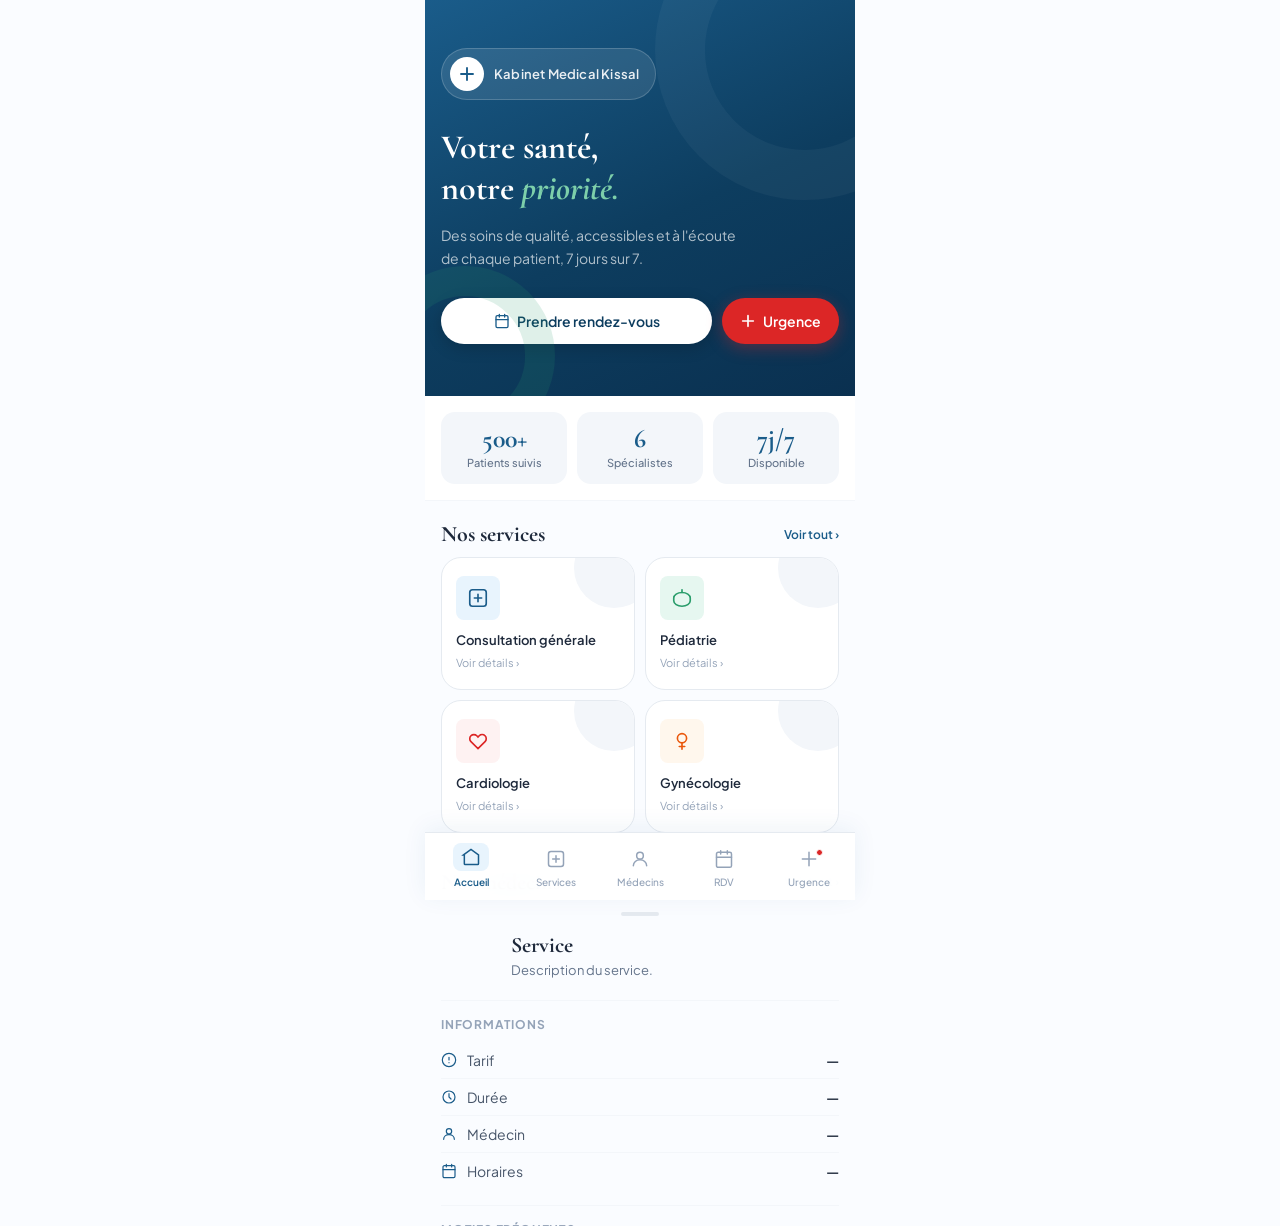
==== index.html @ db30d569 "premier deploiement" ====
<!DOCTYPE html>
<html lang="fr">
<head>
  <meta charset="UTF-8">
  <meta name="viewport" content="width=device-width, initial-scale=1.0, viewport-fit=cover">
  <meta name="theme-color" content="#1A5C8A">
  <title>Kabinet Medical Kissal</title>

  <!-- Feuilles CSS séparées -->
  <link rel="stylesheet" href="css/global.css">
  <link rel="stylesheet" href="css/nav.css">
  <link rel="stylesheet" href="css/hero.css">
  <link rel="stylesheet" href="css/cards.css">
  <link rel="stylesheet" href="css/form.css">
  <link rel="stylesheet" href="css/urgence.css">
</head>
<body>

<!-- ============================================================
     PAGE 1 — ACCUEIL
     ============================================================ -->
<main>

<div id="p-accueil" class="page active">

  <div class="hero">
    <div class="hero-logo animate-fadeup">
      <div class="hero-logo-icon">
        <svg viewBox="0 0 24 24" fill="none"><path d="M12 4v16M4 12h16" stroke="#1A5C8A" stroke-width="2.5" stroke-linecap="round"/></svg>
      </div>
      <span>Kabinet Medical Kissal</span>
    </div>
    <h1 class="animate-fadeup delay-1">Votre santé,<br>notre <em>priorité.</em></h1>
    <p class="hero-subtitle animate-fadeup delay-2">Des soins de qualité, accessibles et à l'écoute de chaque patient, 7 jours sur 7.</p>
    <div class="hero-actions animate-fadeup delay-3">
      <button class="btn-rdv" onclick="switchPage('p-rdv')">
        <svg viewBox="0 0 24 24" fill="none"><rect x="3" y="4" width="18" height="18" rx="2" stroke-width="2" stroke-linecap="round"/><path d="M16 2v4M8 2v4M3 10h18" stroke-width="2" stroke-linecap="round"/></svg>
        Prendre rendez-vous
      </button>
      <button class="btn-urgence-hero" onclick="switchPage('p-urgence')">
        <svg viewBox="0 0 24 24" fill="none"><path d="M12 4v16M4 12h16" stroke-width="2.5" stroke-linecap="round"/></svg>
        Urgence
      </button>
    </div>
  </div>

  <!-- Stats -->
  <div class="stats-strip">
    <div class="stat-item animate-fadeup delay-2">
      <div class="stat-num">500+</div>
      <div class="stat-lbl">Patients suivis</div>
    </div>
    <div class="stat-item animate-fadeup delay-3">
      <div class="stat-num">6</div>
      <div class="stat-lbl">Spécialistes</div>
    </div>
    <div class="stat-item animate-fadeup delay-4">
      <div class="stat-num">7j/7</div>
      <div class="stat-lbl">Disponible</div>
    </div>
  </div>

  <!-- Services -->
  <div class="section-head">
    <h2>Nos services</h2>
    <a onclick="switchPage('p-services')">Voir tout ›</a>
  </div>
  <div class="services-home-grid">
    <div class="svc-home-card" onclick="openServiceDrawer('consultation')">
      <div class="svc-home-icon b">
        <svg viewBox="0 0 24 24" fill="none"><rect x="3" y="3" width="18" height="18" rx="3" stroke="#1A5C8A" stroke-width="1.8"/><path d="M12 8v8M8 12h8" stroke="#1A5C8A" stroke-width="1.8" stroke-linecap="round"/></svg>
      </div>
      <h3>Consultation générale</h3>
      <span class="svc-arrow">Voir détails ›</span>
    </div>
    <div class="svc-home-card" onclick="openServiceDrawer('pediatrie')">
      <div class="svc-home-icon v">
        <svg viewBox="0 0 24 24" fill="none"><path d="M12 21c-4.97 0-9-2.686-9-6v-3c0-3.314 4.03-6 9-6s9 2.686 9 6v3c0 3.314-4.03 6-9 6z" stroke="#2A9D6B" stroke-width="1.8"/><path d="M12 6V3" stroke="#2A9D6B" stroke-width="1.8" stroke-linecap="round"/></svg>
      </div>
      <h3>Pédiatrie</h3>
      <span class="svc-arrow">Voir détails ›</span>
    </div>
    <div class="svc-home-card" onclick="openServiceDrawer('cardiologie')">
      <div class="svc-home-icon r">
        <svg viewBox="0 0 24 24" fill="none"><path d="M4.318 6.318a4.5 4.5 0 016.364 0L12 7.636l1.318-1.318a4.5 4.5 0 116.364 6.364L12 20.364l-7.682-7.682a4.5 4.5 0 010-6.364z" stroke="#DC2626" stroke-width="1.8"/></svg>
      </div>
      <h3>Cardiologie</h3>
      <span class="svc-arrow">Voir détails ›</span>
    </div>
    <div class="svc-home-card" onclick="openServiceDrawer('gynecologie')">
      <div class="svc-home-icon o">
        <svg viewBox="0 0 24 24" fill="none"><circle cx="12" cy="9" r="5" stroke="#EA580C" stroke-width="1.8"/><path d="M12 14v7M9 18h6" stroke="#EA580C" stroke-width="1.8" stroke-linecap="round"/></svg>
      </div>
      <h3>Gynécologie</h3>
      <span class="svc-arrow">Voir détails ›</span>
    </div>
  </div>

  <!-- Médecins (extrait) -->
  <div class="section-head">
    <h2>Nos médecins</h2>
    <a onclick="switchPage('p-medecins')">Voir tout ›</a>
  </div>
  <div id="medecins-mini-list">
    <div class="medecin-mini" onclick="switchPage('p-medecins')">
      <div class="avatar-sm a-bleu">DK</div>
      <div><h3>Dr. Kissal</h3><p class="spec-mini">Médecin généraliste</p></div>
      <span class="dispo-indicator" style="margin-left:auto;">Disponible</span>
    </div>
    <div class="medecin-mini" onclick="switchPage('p-medecins')">
      <div class="avatar-sm a-vert">FA</div>
      <div><h3>Dr. Fatima Aidara</h3><p class="spec-mini">Pédiatre</p></div>
      <span class="dispo-indicator" style="margin-left:auto;">Disponible</span>
    </div>
    <div class="medecin-mini" onclick="switchPage('p-medecins')">
      <div class="avatar-sm a-rouge">MB</div>
      <div><h3>Dr. Moussa Ba</h3><p class="spec-mini">Cardiologue</p></div>
      <span class="dispo-indicator indispo" style="margin-left:auto;">Mar & Jeu</span>
    </div>
  </div>
  <div style="height:16px;"></div>
</div>

<!-- ============================================================
     PAGE 2 — À PROPOS
     ============================================================ -->
<div id="p-apropos" class="page">
  <div class="page-header">
    <div class="label">Qui sommes-nous</div>
    <h2>À propos</h2>
    <p>Une clinique fondée sur la confiance et l'excellence médicale.</p>
  </div>
  <div class="apropos-content">
    <div class="quote-card">
      <blockquote>"Soigner avec compétence, accompagner avec humanité."</blockquote>
    </div>
    <div class="prose-card">
      <strong>Kabinet Medical Kissal</strong> est une clinique médicale moderne dédiée à offrir des soins de haute qualité à toute la population. Fondée avec la vision de rendre les soins accessibles, notre équipe pluridisciplinaire s'engage chaque jour pour votre bien-être et celui de votre famille.
    </div>
    <h3 style="font-family:'Cormorant Garamond',serif;font-size:20px;padding:4px 0 0;">Nos valeurs</h3>
    <div class="valeurs-grid">
      <div class="valeur-card">
        <div class="valeur-icon" style="background:var(--rouge-clair);">
          <svg viewBox="0 0 24 24" fill="none"><path d="M12 21l-1.45-1.32C5.4 15.36 2 12.28 2 8.5A5.5 5.5 0 0112 5.09 5.5 5.5 0 0122 8.5c0 3.78-3.4 6.86-8.55 11.18L12 21z" stroke="#DC2626" stroke-width="1.8"/></svg>
        </div>
        <h3>Compassion</h3>
        <p>Chaque patient est traité avec bienveillance</p>
      </div>
      <div class="valeur-card">
        <div class="valeur-icon" style="background:var(--bleu-clair);">
          <svg viewBox="0 0 24 24" fill="none"><path d="M9 12l2 2 4-4M20.618 5.984A11.955 11.955 0 0112 2.944a11.955 11.955 0 01-8.618 3.04A12.02 12.02 0 003 9c0 5.591 3.824 10.29 9 11.622C17.176 19.29 21 14.591 21 9c0-1.047-.14-2.062-.382-3.016z" stroke="#1A5C8A" stroke-width="1.8" stroke-linecap="round"/></svg>
        </div>
        <h3>Excellence</h3>
        <p>Soins et équipements de niveau professionnel</p>
      </div>
      <div class="valeur-card">
        <div class="valeur-icon" style="background:var(--vert-clair);">
          <svg viewBox="0 0 24 24" fill="none"><circle cx="12" cy="12" r="9" stroke="#2A9D6B" stroke-width="1.8"/><path d="M12 7v5l3 3" stroke="#2A9D6B" stroke-width="1.8" stroke-linecap="round"/></svg>
        </div>
        <h3>Rapidité</h3>
        <p>Délais minimisés, réponse immédiate</p>
      </div>
      <div class="valeur-card">
        <div class="valeur-icon" style="background:var(--violet-clair);">
          <svg viewBox="0 0 24 24" fill="none"><path d="M17 20h5v-2a3 3 0 00-5.356-1.857M17 20H7m10 0v-2c0-.656-.126-1.283-.356-1.857M7 20H2v-2a3 3 0 015.356-1.857M7 20v-2c0-.656.126-1.283.356-1.857m0 0a5.002 5.002 0 019.288 0M15 7a3 3 0 11-6 0 3 3 0 016 0z" stroke="#7C3AED" stroke-width="1.8" stroke-linecap="round"/></svg>
        </div>
        <h3>Équipe</h3>
        <p>Professionnels qualifiés et dévoués</p>
      </div>
    </div>
  </div>
</div>

<!-- ============================================================
     PAGE 3 — SERVICES
     ============================================================ -->
<div id="p-services" class="page">
  <div class="page-header">
    <div class="label">Ce que nous offrons</div>
    <h2>Nos services</h2>
    <p>Cliquez sur un service pour voir les détails et prendre rendez-vous.</p>
  </div>
  <div class="service-list">
    <div class="svc-row" onclick="openServiceDrawer('consultation')">
      <div class="svc-row-icon b"><svg viewBox="0 0 24 24" fill="none"><rect x="3" y="3" width="18" height="18" rx="3" stroke="#1A5C8A" stroke-width="1.8"/><path d="M12 8v8M8 12h8" stroke="#1A5C8A" stroke-width="1.8" stroke-linecap="round"/></svg></div>
      <div class="svc-row-info"><h3>Consultation générale</h3><p>Médecin généraliste disponible 7j/7</p><span class="prix">5 000 FCFA</span></div>
      <svg class="svc-row-arrow" width="20" height="20" viewBox="0 0 24 24" fill="none"><path d="M9 18l6-6-6-6" stroke="currentColor" stroke-width="1.8" stroke-linecap="round"/></svg>
    </div>
    <div class="svc-row" onclick="openServiceDrawer('pediatrie')">
      <div class="svc-row-icon v"><svg viewBox="0 0 24 24" fill="none"><path d="M12 21c-4.97 0-9-2.686-9-6v-3c0-3.314 4.03-6 9-6s9 2.686 9 6v3c0 3.314-4.03 6-9 6z" stroke="#2A9D6B" stroke-width="1.8"/><path d="M12 6V3" stroke="#2A9D6B" stroke-width="1.8" stroke-linecap="round"/></svg></div>
      <div class="svc-row-info"><h3>Pédiatrie</h3><p>Soins dédiés aux enfants de 0 à 16 ans</p><span class="prix">6 000 FCFA</span></div>
      <svg class="svc-row-arrow" width="20" height="20" viewBox="0 0 24 24" fill="none"><path d="M9 18l6-6-6-6" stroke="currentColor" stroke-width="1.8" stroke-linecap="round"/></svg>
    </div>
    <div class="svc-row" onclick="openServiceDrawer('cardiologie')">
      <div class="svc-row-icon r"><svg viewBox="0 0 24 24" fill="none"><path d="M4.318 6.318a4.5 4.5 0 016.364 0L12 7.636l1.318-1.318a4.5 4.5 0 116.364 6.364L12 20.364l-7.682-7.682a4.5 4.5 0 010-6.364z" stroke="#DC2626" stroke-width="1.8"/></svg></div>
      <div class="svc-row-info"><h3>Cardiologie</h3><p>ECG, suivi tensionnel, douleurs thoraciques</p><span class="prix">10 000 FCFA</span></div>
      <svg class="svc-row-arrow" width="20" height="20" viewBox="0 0 24 24" fill="none"><path d="M9 18l6-6-6-6" stroke="currentColor" stroke-width="1.8" stroke-linecap="round"/></svg>
    </div>
    <div class="svc-row" onclick="openServiceDrawer('biologie')">
      <div class="svc-row-icon b"><svg viewBox="0 0 24 24" fill="none"><path d="M9 12h6M9 16h4M5 4h14a1 1 0 011 1v16l-3-2-3 2-3-2-3 2-3-2V5a1 1 0 011-1z" stroke="#1A5C8A" stroke-width="1.8" stroke-linecap="round"/></svg></div>
      <div class="svc-row-info"><h3>Analyses biologiques</h3><p>Bilan sanguin, urinaire — résultats 24h</p><span class="prix">dès 3 000 FCFA</span></div>
      <svg class="svc-row-arrow" width="20" height="20" viewBox="0 0 24 24" fill="none"><path d="M9 18l6-6-6-6" stroke="currentColor" stroke-width="1.8" stroke-linecap="round"/></svg>
    </div>
    <div class="svc-row" onclick="openServiceDrawer('gynecologie')">
      <div class="svc-row-icon p"><svg viewBox="0 0 24 24" fill="none"><circle cx="12" cy="9" r="5" stroke="#7C3AED" stroke-width="1.8"/><path d="M12 14v7M9 18h6" stroke="#7C3AED" stroke-width="1.8" stroke-linecap="round"/></svg></div>
      <div class="svc-row-info"><h3>Gynécologie</h3><p>Suivi grossesse, contraception, frottis</p><span class="prix">8 000 FCFA</span></div>
      <svg class="svc-row-arrow" width="20" height="20" viewBox="0 0 24 24" fill="none"><path d="M9 18l6-6-6-6" stroke="currentColor" stroke-width="1.8" stroke-linecap="round"/></svg>
    </div>
    <div class="svc-row" onclick="openServiceDrawer('echographie')">
      <div class="svc-row-icon o"><svg viewBox="0 0 24 24" fill="none"><circle cx="11" cy="11" r="8" stroke="#EA580C" stroke-width="1.8"/><path d="M21 21l-2-2" stroke="#EA580C" stroke-width="1.8" stroke-linecap="round"/></svg></div>
      <div class="svc-row-info"><h3>Échographie</h3><p>Imagerie médicale abdominale et obstétricale</p><span class="prix">12 000 FCFA</span></div>
      <svg class="svc-row-arrow" width="20" height="20" viewBox="0 0 24 24" fill="none"><path d="M9 18l6-6-6-6" stroke="currentColor" stroke-width="1.8" stroke-linecap="round"/></svg>
    </div>
  </div>
</div>

<!-- ============================================================
     PAGE 4 — MÉDECINS
     ============================================================ -->
<div id="p-medecins" class="page">
  <div class="page-header">
    <div class="label">Notre équipe</div>
    <h2>Les médecins</h2>
    <p>Des professionnels qualifiés à votre écoute.</p>
  </div>
  <div class="medecins-list">
    <div class="medecin-card">
      <div class="avatar-lg a-bleu">DK</div>
      <div style="flex:1;">
        <h3>Dr. Kissal</h3>
        <span class="spec-tag">Médecin généraliste</span>
        <p class="jours"><svg viewBox="0 0 24 24" fill="none"><rect x="3" y="4" width="18" height="18" rx="2" stroke-width="1.8"/><path d="M16 2v4M8 2v4M3 10h18" stroke-width="1.8" stroke-linecap="round"/></svg> Lun – Sam</p>
        <span class="dispo-indicator" style="margin-top:6px;display:flex;">Disponible aujourd'hui</span>
      </div>
      <button class="btn-prendre-rdv-med" onclick="rdvMedecinPreset=0;switchPage('p-rdv')">RDV</button>
    </div>
    <div class="medecin-card">
      <div class="avatar-lg a-vert">FA</div>
      <div style="flex:1;">
        <h3>Dr. Fatima Aidara</h3>
        <span class="spec-tag" style="background:var(--vert-clair);color:var(--vert-fonce);">Pédiatre</span>
        <p class="jours"><svg viewBox="0 0 24 24" fill="none"><rect x="3" y="4" width="18" height="18" rx="2" stroke-width="1.8"/><path d="M16 2v4M8 2v4M3 10h18" stroke-width="1.8" stroke-linecap="round"/></svg> Lun – Ven</p>
        <span class="dispo-indicator" style="margin-top:6px;display:flex;">Disponible demain</span>
      </div>
      <button class="btn-prendre-rdv-med" onclick="rdvMedecinPreset=1;switchPage('p-rdv')">RDV</button>
    </div>
    <div class="medecin-card">
      <div class="avatar-lg a-rouge">MB</div>
      <div style="flex:1;">
        <h3>Dr. Moussa Ba</h3>
        <span class="spec-tag" style="background:var(--rouge-clair);color:var(--rouge);">Cardiologue</span>
        <p class="jours"><svg viewBox="0 0 24 24" fill="none"><rect x="3" y="4" width="18" height="18" rx="2" stroke-width="1.8"/><path d="M16 2v4M8 2v4M3 10h18" stroke-width="1.8" stroke-linecap="round"/></svg> Mar & Jeu</p>
        <span class="dispo-indicator indispo" style="margin-top:6px;display:flex;">Prochain : Mardi</span>
      </div>
      <button class="btn-prendre-rdv-med" onclick="rdvMedecinPreset=2;switchPage('p-rdv')">RDV</button>
    </div>
    <div class="medecin-card">
      <div class="avatar-lg a-orange">AN</div>
      <div style="flex:1;">
        <h3>Dr. Aïssatou Ndiaye</h3>
        <span class="spec-tag" style="background:var(--orange-clair);color:var(--orange);">Gynécologue</span>
        <p class="jours"><svg viewBox="0 0 24 24" fill="none"><rect x="3" y="4" width="18" height="18" rx="2" stroke-width="1.8"/><path d="M16 2v4M8 2v4M3 10h18" stroke-width="1.8" stroke-linecap="round"/></svg> Lun, Mer & Ven</p>
        <span class="dispo-indicator" style="margin-top:6px;display:flex;">Disponible aujourd'hui</span>
      </div>
      <button class="btn-prendre-rdv-med" onclick="rdvMedecinPreset=3;switchPage('p-rdv')">RDV</button>
    </div>
  </div>
</div>

<!-- ============================================================
     PAGE 5 — RENDEZ-VOUS
     ============================================================ -->
<div id="p-rdv" class="page">
  <div class="page-header">
    <div class="label">En ligne, rapide & simple</div>
    <h2>Prendre rendez-vous</h2>
    <p>Remplissez le formulaire ci-dessous, nous confirmons sous 30 min.</p>
  </div>

  <div id="rdv-form-content">
    <div class="form-container">

      <!-- Infos patient -->
      <div class="f-group">
        <label class="f-label">Votre nom complet</label>
        <div class="f-input-icon">
          <svg viewBox="0 0 24 24" fill="none"><circle cx="12" cy="8" r="4" stroke-width="1.8"/><path d="M4 20c0-4 3.582-7 8-7s8 3 8 7" stroke-width="1.8" stroke-linecap="round"/></svg>
          <input id="nom-input" class="f-input" type="text" placeholder="Ex : Moussa Diallo" oninput="updateRecap()">
        </div>
      </div>

      <div class="f-group">
        <label class="f-label">Numéro de téléphone</label>
        <div class="f-input-icon">
          <svg viewBox="0 0 24 24" fill="none"><path d="M3 5a2 2 0 012-2h3.28a1 1 0 01.948.684l1.498 4.493a1 1 0 01-.502 1.21l-2.257 1.13a11.042 11.042 0 005.516 5.516l1.13-2.257a1 1 0 011.21-.502l4.493 1.498A1 1 0 0121 16.72V19a2 2 0 01-2 2h-1C9.716 21 3 14.284 3 6V5z" stroke-width="1.8"/></svg>
          <input id="tel-input" class="f-input" type="tel" placeholder="+221 77 000 00 00">
        </div>
      </div>

      <!-- Choisir médecin -->
      <div class="f-group">
        <label class="f-label">Choisir un médecin</label>
        <div id="medecin-picker" class="medecin-picker"></div>
      </div>

      <!-- Date et heure -->
      <div class="date-row">
        <div class="f-group">
          <label class="f-label">Date</label>
          <input id="date-input" class="f-input" type="date" onchange="updateRecap()">
        </div>
        <div class="f-group">
          <label class="f-label">Heure</label>
          <select class="f-select" onchange="selectedCreneau=this.value;updateRecap()">
            <option value="08h00">08h00</option>
            <option value="09h30">09h30</option>
            <option value="11h00">11h00</option>
            <option value="14h00">14h00</option>
            <option value="15h30">15h30</option>
            <option value="17h00">17h00</option>
          </select>
        </div>
      </div>

      <!-- Motif -->
      <div class="f-group">
        <label class="f-label">Motif de consultation</label>
        <textarea id="motif-input" class="f-input f-textarea" placeholder="Décrivez brièvement votre motif de consultation..." oninput="updateRecap()"></textarea>
      </div>

      <!-- Récapitulatif -->
      <div class="recap-card">
        <div class="recap-title">Récapitulatif</div>
        <div class="recap-row"><span class="k">Patient</span><span class="v" id="recap-nom">—</span></div>
        <div class="recap-row"><span class="k">Médecin</span><span class="v" id="recap-med">—</span></div>
        <div class="recap-row"><span class="k">Date</span><span class="v" id="recap-date">—</span></div>
        <div class="recap-row"><span class="k">Heure</span><span class="v" id="recap-heure">—</span></div>
        <div class="recap-row"><span class="k">Motif</span><span class="v" id="recap-motif">—</span></div>
      </div>

      <button class="btn-confirmer" onclick="confirmerRDV()">
        <svg viewBox="0 0 24 24" fill="none"><path d="M5 13l4 4L19 7" stroke-width="2.2" stroke-linecap="round" stroke-linejoin="round"/></svg>
        Confirmer le rendez-vous
      </button>

    </div>
  </div>

  <!-- Écran succès -->
  <div id="rdv-success" class="success-screen">
    <div class="success-icon">
      <svg viewBox="0 0 24 24" fill="none"><path d="M5 13l4 4L19 7" stroke-width="2.5" stroke-linecap="round" stroke-linejoin="round"/></svg>
    </div>
    <h3>Demande envoyée !</h3>
    <p>Votre demande de rendez-vous a bien été enregistrée. Nous vous confirmons par SMS sous 30 minutes.</p>
    <button class="btn-retour" onclick="switchPage('p-accueil')">← Retour à l'accueil</button>
  </div>
</div>

<!-- ============================================================
     PAGE 6 — CONTACT
     ============================================================ -->
<div id="p-contact" class="page">
  <div class="page-header">
    <div class="label">Nous trouver</div>
    <h2>Contact</h2>
    <p>Nous sommes là pour vous, n'hésitez pas à nous appeler.</p>
  </div>
  <div class="contact-content">
    <div class="contact-row">
      <div class="contact-icon b"><svg viewBox="0 0 24 24" fill="none"><path d="M3 5a2 2 0 012-2h3.28a1 1 0 01.948.684l1.498 4.493a1 1 0 01-.502 1.21l-2.257 1.13a11.042 11.042 0 005.516 5.516l1.13-2.257a1 1 0 011.21-.502l4.493 1.498A1 1 0 0121 16.72V19a2 2 0 01-2 2h-1C9.716 21 3 14.284 3 6V5z" stroke="#1A5C8A" stroke-width="1.8"/></svg></div>
      <div><h4>Téléphone</h4><p>+221 77 123 45 67</p></div>
    </div>
    <div class="contact-row">
      <div class="contact-icon v"><svg viewBox="0 0 24 24" fill="none"><path d="M17.657 16.657L13.414 20.9a1.998 1.998 0 01-2.827 0l-4.244-4.243a8 8 0 1111.314 0z" stroke="#2A9D6B" stroke-width="1.8"/><circle cx="12" cy="11" r="3" stroke="#2A9D6B" stroke-width="1.8"/></svg></div>
      <div><h4>Adresse</h4><p>Rue Kissal, Quartier Médical</p></div>
    </div>
    <div class="contact-row">
      <div class="contact-icon b"><svg viewBox="0 0 24 24" fill="none"><path d="M3 8l7.89 5.26a2 2 0 002.22 0L21 8M5 19h14a2 2 0 002-2V7a2 2 0 00-2-2H5a2 2 0 00-2 2v10a2 2 0 002 2z" stroke="#1A5C8A" stroke-width="1.8"/></svg></div>
      <div><h4>Email</h4><p>contact@kissal-medical.sn</p></div>
    </div>
    <div class="map-frame">
      <svg viewBox="0 0 24 24" fill="none"><path d="M17.657 16.657L13.414 20.9a1.998 1.998 0 01-2.827 0l-4.244-4.243a8 8 0 1111.314 0z" stroke="#1A5C8A" stroke-width="1.5"/><circle cx="12" cy="11" r="3" stroke="#1A5C8A" stroke-width="1.5"/></svg>
      <span>Voir sur Google Maps</span>
    </div>
    <div class="horaires-block">
      <h3>Horaires d'ouverture</h3>
      <div class="heure-row"><span class="jour">Lundi – Vendredi</span><span class="h">07h30 – 18h00</span></div>
      <div class="heure-row"><span class="jour">Samedi</span><span class="h">08h00 – 15h00</span></div>
      <div class="heure-row"><span class="jour">Dimanche</span><span class="ferme">Urgences uniquement</span></div>
    </div>
  </div>
</div>

<!-- ============================================================
     PAGE 7 — URGENCES
     ============================================================ -->
<div id="p-urgence" class="page">
  <div class="urgence-hero">
    <div class="pulse-wrapper">
      <div class="pulse-ring-1"></div>
      <div class="pulse-ring-2"></div>
      <div class="pulse-circle">
        <svg viewBox="0 0 24 24" fill="none"><path d="M12 4v16M4 12h16" stroke="#fff" stroke-width="2.5" stroke-linecap="round"/></svg>
      </div>
    </div>
    <h2>Urgences médicales</h2>
    <p>En cas d'urgence, appelez immédiatement.<br>Nous sommes disponibles 24h/24.</p>
    <button class="btn-tel-urgence">
      <svg viewBox="0 0 24 24" fill="none"><path d="M3 5a2 2 0 012-2h3.28a1 1 0 01.948.684l1.498 4.493a1 1 0 01-.502 1.21l-2.257 1.13a11.042 11.042 0 005.516 5.516l1.13-2.257a1 1 0 011.21-.502l4.493 1.498A1 1 0 0121 16.72V19a2 2 0 01-2 2h-1C9.716 21 3 14.284 3 6V5z" stroke="#DC2626" stroke-width="2"/></svg>
      +221 77 911 00 00
    </button>
  </div>

  <div class="urgence-body">
    <div class="urgence-contacts">
      <div class="urg-contact">
        <svg viewBox="0 0 24 24" fill="none"><path d="M3 5a2 2 0 012-2h3.28a1 1 0 01.948.684l1.498 4.493a1 1 0 01-.502 1.21l-2.257 1.13a11.042 11.042 0 005.516 5.516l1.13-2.257a1 1 0 011.21-.502l4.493 1.498A1 1 0 0121 16.72V19a2 2 0 01-2 2h-1C9.716 21 3 14.284 3 6V5z" stroke-width="1.8"/></svg>
        <div><h4>Clinique Kissal — Urgences</h4><p>+221 77 911 00 00 — 24h/24</p></div>
      </div>
      <div class="urg-contact">
        <svg viewBox="0 0 24 24" fill="none"><path d="M3 5a2 2 0 012-2h3.28a1 1 0 01.948.684l1.498 4.493a1 1 0 01-.502 1.21l-2.257 1.13a11.042 11.042 0 005.516 5.516l1.13-2.257a1 1 0 011.21-.502l4.493 1.498A1 1 0 0121 16.72V19a2 2 0 01-2 2h-1C9.716 21 3 14.284 3 6V5z" stroke-width="1.8"/></svg>
        <div><h4>SAMU National</h4><p>15 — Numéro d'urgence gratuit</p></div>
      </div>
    </div>

    <p class="urgence-section-label">Que faire en attendant ?</p>

    <div class="step-card">
      <div class="step-num">1</div>
      <div><h3>Restez calme</h3><p>Évaluez calmement la situation et sécurisez l'environnement.</p></div>
    </div>
    <div class="step-card">
      <div class="step-num">2</div>
      <div><h3>Appelez immédiatement</h3><p>Décrivez clairement les symptômes, l'âge du patient et votre localisation.</p></div>
    </div>
    <div class="step-card">
      <div class="step-num">3</div>
      <div><h3>Ne déplacez pas le patient</h3><p>Sauf en cas de danger immédiat dans l'environnement (incendie, etc.).</p></div>
    </div>
    <div class="step-card">
      <div class="step-num">4</div>
      <div><h3>Suivez les instructions</h3><p>Le médecin ou l'opérateur vous guidera par téléphone jusqu'à l'arrivée des secours.</p></div>
    </div>

    <div class="alert-card">
      <h4>
        <svg viewBox="0 0 24 24" fill="none"><path d="M12 9v4M12 17h.01M10.29 3.86L1.82 18a2 2 0 001.71 3h16.94a2 2 0 001.71-3L13.71 3.86a2 2 0 00-3.42 0z" stroke-width="1.8" stroke-linecap="round"/></svg>
        À ne pas faire
      </h4>
      <ul class="alert-list">
        <li>Ne donnez pas de médicaments sans avis médical</li>
        <li>Ne laissez pas le patient seul s'il est inconscient</li>
        <li>N'essayez pas de faire vomir en cas d'intoxication</li>
        <li>Ne retirez pas un objet incrusté dans une plaie</li>
      </ul>
    </div>
  </div>
</div>

</main>

<!-- ============================================================
     DRAWER — DÉTAIL SERVICE
     ============================================================ -->
<div id="drawer-overlay" class="drawer-overlay"></div>
<div id="service-drawer" class="drawer">
  <div class="drawer-handle"></div>
  <div class="drawer-header">
    <div id="drawer-icon-wrap" class="drawer-header-icon">
      <svg id="drawer-icon-svg" width="28" height="28" viewBox="0 0 24 24" fill="none"><rect x="3" y="3" width="18" height="18" rx="3" stroke-width="1.8"/><path d="M12 8v8M8 12h8" stroke-width="1.8" stroke-linecap="round"/></svg>
    </div>
    <div>
      <h3 id="drawer-nom">Service</h3>
      <p id="drawer-desc">Description du service.</p>
    </div>
  </div>
  <div class="drawer-divider"></div>
  <div class="drawer-section">
    <h4>Informations</h4>
    <div class="info-row">
      <svg viewBox="0 0 24 24" fill="none"><path d="M12 8v4M12 16h.01M22 12c0 5.523-4.477 10-10 10S2 17.523 2 12 6.477 2 12 2s10 4.477 10 10z" stroke-width="1.8" stroke-linecap="round"/></svg>
      <span>Tarif</span><strong id="drawer-prix">—</strong>
    </div>
    <div class="info-row">
      <svg viewBox="0 0 24 24" fill="none"><circle cx="12" cy="12" r="9" stroke-width="1.8"/><path d="M12 7v5l3 3" stroke-width="1.8" stroke-linecap="round"/></svg>
      <span>Durée</span><strong id="drawer-duree">—</strong>
    </div>
    <div class="info-row">
      <svg viewBox="0 0 24 24" fill="none"><circle cx="12" cy="8" r="4" stroke-width="1.8"/><path d="M4 20c0-4 3.582-7 8-7s8 3 8 7" stroke-width="1.8" stroke-linecap="round"/></svg>
      <span>Médecin</span><strong id="drawer-medecin">—</strong>
    </div>
    <div class="info-row">
      <svg viewBox="0 0 24 24" fill="none"><rect x="3" y="4" width="18" height="18" rx="2" stroke-width="1.8"/><path d="M16 2v4M8 2v4M3 10h18" stroke-width="1.8" stroke-linecap="round"/></svg>
      <span>Horaires</span><strong id="drawer-horaires">—</strong>
    </div>
  </div>
  <div class="drawer-divider"></div>
  <div class="drawer-section">
    <h4>Motifs fréquents</h4>
    <div id="drawer-symptomes" class="symptomes-grid"></div>
  </div>
  <button id="drawer-btn-rdv" class="btn-rdv-drawer">Prendre rendez-vous pour ce service</button>
</div>

<!-- ============================================================
     BARRE DE NAVIGATION
     ============================================================ -->
<nav class="nav-bar" role="navigation" aria-label="Navigation principale">
  <button class="nav-item active" data-page="p-accueil">
    <div class="nav-icon-wrap">
      <svg viewBox="0 0 24 24" fill="none"><path d="M3 9.5L12 3l9 6.5V20a1 1 0 01-1 1H5a1 1 0 01-1-1V9.5z" stroke-width="1.8"/></svg>
    </div>
    <span class="nav-label">Accueil</span>
  </button>
  <button class="nav-item" data-page="p-services">
    <div class="nav-icon-wrap">
      <svg viewBox="0 0 24 24" fill="none"><rect x="3" y="3" width="18" height="18" rx="3" stroke-width="1.8"/><path d="M12 8v8M8 12h8" stroke-width="1.8" stroke-linecap="round"/></svg>
    </div>
    <span class="nav-label">Services</span>
  </button>
  <button class="nav-item" data-page="p-medecins">
    <div class="nav-icon-wrap">
      <svg viewBox="0 0 24 24" fill="none"><circle cx="12" cy="8" r="4" stroke-width="1.8"/><path d="M4 20c0-4 3.582-7 8-7s8 3 8 7" stroke-width="1.8" stroke-linecap="round"/></svg>
    </div>
    <span class="nav-label">Médecins</span>
  </button>
  <button class="nav-item" data-page="p-rdv">
    <div class="nav-icon-wrap">
      <svg viewBox="0 0 24 24" fill="none"><rect x="3" y="4" width="18" height="18" rx="2" stroke-width="1.8"/><path d="M16 2v4M8 2v4M3 10h18" stroke-width="1.8" stroke-linecap="round"/></svg>
    </div>
    <span class="nav-label">RDV</span>
  </button>
  <button class="nav-item" data-page="p-urgence">
    <div class="nav-icon-wrap" style="position:relative;">
      <svg viewBox="0 0 24 24" fill="none"><path d="M12 4v16M4 12h16" stroke-width="1.8" stroke-linecap="round"/></svg>
      <span class="nav-urgence-dot"></span>
    </div>
    <span class="nav-label">Urgence</span>
  </button>
</nav>

<script src="js/app.js"></script>
</body>
</html>
---- css/global.css ----
@import url('https://fonts.googleapis.com/css2?family=Cormorant+Garamond:ital,wght@0,600;0,700;1,500&family=Plus+Jakarta+Sans:wght@300;400;500;600&display=swap');

/* ============================================
   KABINET MEDICAL KISSAL — global.css
   Variables, Reset, Typographie, Utilitaires
   ============================================ */

:root {
  /* Couleurs principales */
  --bleu:          #1A5C8A;
  --bleu-fonce:    #0D3D5F;
  --bleu-clair:    #E8F4FD;
  --bleu-mid:      #3A87C8;
  --vert:          #2A9D6B;
  --vert-fonce:    #1A6B48;
  --vert-clair:    #E6F7F0;
  --rouge:         #DC2626;
  --rouge-clair:   #FEF2F2;
  --orange:        #EA580C;
  --orange-clair:  #FFF7ED;
  --violet-clair:  #F5F3FF;
  --violet:        #7C3AED;

  /* Neutres */
  --blanc:         #FAFCFF;
  --gris-1:        #F3F6FA;
  --gris-2:        #E5EAF0;
  --gris-3:        #CBD5E0;
  --gris-4:        #94A3B8;
  --gris-5:        #64748B;
  --texte:         #1E293B;
  --texte-doux:    #475569;

  /* Espacements */
  --esp-xs:  6px;
  --esp-sm:  10px;
  --esp-md:  16px;
  --esp-lg:  24px;
  --esp-xl:  32px;

  /* Border radius */
  --r-sm:   8px;
  --r-md:   14px;
  --r-lg:   20px;
  --r-xl:   28px;
  --r-full: 999px;

  /* Ombres */
  --ombre-sm:  0 2px 8px rgba(26,92,138,0.08);
  --ombre-md:  0 4px 20px rgba(26,92,138,0.12);
  --ombre-lg:  0 8px 40px rgba(26,92,138,0.16);

  /* Transitions */
  --t-fast:  0.15s ease;
  --t-med:   0.25s ease;
  --t-slow:  0.4s cubic-bezier(0.22,1,0.36,1);
}

/* ---- RESET ---- */
*, *::before, *::after { box-sizing: border-box; margin: 0; padding: 0; }
html { font-size: 16px; scroll-behavior: smooth; -webkit-tap-highlight-color: transparent; }
body {
  font-family: 'Plus Jakarta Sans', sans-serif;
  background: var(--blanc);
  color: var(--texte);
  max-width: 430px;
  margin: 0 auto;
  overflow-x: hidden;
  min-height: 100vh;
  position: relative;
}
img { display: block; max-width: 100%; }
button { cursor: pointer; font-family: inherit; border: none; background: none; }
input, select, textarea { font-family: inherit; }
a { text-decoration: none; color: inherit; }
ul, ol { list-style: none; }

/* ---- TYPOGRAPHIE ---- */
.font-display { font-family: 'Cormorant Garamond', serif; }
h1, h2, h3 { line-height: 1.2; }

/* ---- UTILITAIRES ---- */
.sr-only {
  position: absolute; width: 1px; height: 1px;
  overflow: hidden; clip: rect(0,0,0,0); white-space: nowrap;
}

.badge {
  display: inline-block;
  padding: 4px 12px;
  border-radius: var(--r-full);
  font-size: 11px;
  font-weight: 600;
  letter-spacing: 0.4px;
  text-transform: uppercase;
}
.badge-bleu  { background: var(--bleu-clair);   color: var(--bleu); }
.badge-vert  { background: var(--vert-clair);   color: var(--vert-fonce); }
.badge-rouge { background: var(--rouge-clair);  color: var(--rouge); }

.dispo-indicator {
  display: inline-flex; align-items: center; gap: 5px;
  font-size: 12px; color: var(--gris-5);
}
.dispo-indicator::before {
  content: '';
  width: 7px; height: 7px; border-radius: 50%;
  background: var(--vert);
  flex-shrink: 0;
}
.dispo-indicator.indispo::before { background: var(--gris-3); }

/* ---- ANIMATIONS ---- */
@keyframes fadeUp {
  from { opacity: 0; transform: translateY(16px); }
  to   { opacity: 1; transform: translateY(0); }
}
@keyframes fadeIn {
  from { opacity: 0; }
  to   { opacity: 1; }
}
@keyframes pulse-ring {
  0%   { transform: scale(1); opacity: 0.6; }
  100% { transform: scale(1.7); opacity: 0; }
}
@keyframes shimmer {
  0%   { background-position: -200% 0; }
  100% { background-position: 200% 0; }
}
@keyframes heartbeat {
  0%, 100% { transform: scale(1); }
  14%       { transform: scale(1.08); }
  28%       { transform: scale(1); }
  42%       { transform: scale(1.05); }
  70%       { transform: scale(1); }
}

.animate-fadeup { animation: fadeUp var(--t-slow) both; }
.delay-1 { animation-delay: 0.08s; }
.delay-2 { animation-delay: 0.16s; }
.delay-3 { animation-delay: 0.24s; }
.delay-4 { animation-delay: 0.32s; }
.delay-5 { animation-delay: 0.40s; }

/* ---- PAGE LAYOUT ---- */
.page {
  display: none;
  min-height: calc(100dvh - 72px);
  padding-bottom: 80px;
  animation: fadeIn 0.3s ease;
}
.page.active { display: block; }

/* ---- PAGE HEADER GÉNÉRIQUE ---- */
.page-header {
  background: linear-gradient(150deg, var(--bleu) 0%, var(--bleu-fonce) 100%);
  padding: 36px var(--esp-md) 28px;
  color: #fff;
  position: relative;
  overflow: hidden;
}
.page-header::after {
  content: '';
  position: absolute;
  width: 200px; height: 200px;
  border-radius: 50%;
  border: 35px solid rgba(255,255,255,0.05);
  top: -60px; right: -60px;
  pointer-events: none;
}
.page-header .label {
  font-size: 11px; font-weight: 600;
  letter-spacing: 1.2px; text-transform: uppercase;
  color: rgba(255,255,255,0.55);
  margin-bottom: 6px;
}
.page-header h2 {
  font-family: 'Cormorant Garamond', serif;
  font-size: 28px; font-weight: 700;
  color: #fff;
}
.page-header p {
  font-size: 14px; color: rgba(255,255,255,0.65);
  margin-top: 6px; line-height: 1.5;
}
---- css/nav.css ----
/* ============================================
   KABINET MEDICAL KISSAL — nav.css
   Barre de navigation mobile (bas de page)
   ============================================ */

.nav-bar {
  position: fixed;
  bottom: 0; left: 50%;
  transform: translateX(-50%);
  width: 100%; max-width: 430px;
  background: rgba(255,255,255,0.96);
  backdrop-filter: blur(16px);
  -webkit-backdrop-filter: blur(16px);
  border-top: 1px solid var(--gris-2);
  display: flex;
  align-items: flex-end;
  padding: 6px 4px 10px;
  z-index: 999;
  box-shadow: 0 -4px 24px rgba(26,92,138,0.07);
}

.nav-item {
  flex: 1;
  display: flex;
  flex-direction: column;
  align-items: center;
  gap: 3px;
  padding: 6px 2px 2px;
  border-radius: var(--r-md);
  transition: background var(--t-fast);
  position: relative;
  -webkit-tap-highlight-color: transparent;
}

.nav-item:active { background: var(--gris-1); }

.nav-icon-wrap {
  width: 36px; height: 28px;
  display: flex; align-items: center; justify-content: center;
  border-radius: var(--r-sm);
  transition: background var(--t-med), transform var(--t-fast);
}

.nav-item.active .nav-icon-wrap {
  background: var(--bleu-clair);
  transform: translateY(-2px);
}

.nav-item svg {
  width: 20px; height: 20px;
  stroke: var(--gris-4);
  transition: stroke var(--t-med);
}

.nav-item.active svg { stroke: var(--bleu); }

.nav-label {
  font-size: 10px; font-weight: 500;
  color: var(--gris-4);
  transition: color var(--t-med);
  white-space: nowrap;
}

.nav-item.active .nav-label { color: var(--bleu); font-weight: 600; }

/* Indicateur rouge pour urgences */
.nav-urgence-dot {
  position: absolute;
  top: 4px; right: calc(50% - 14px);
  width: 7px; height: 7px;
  border-radius: 50%;
  background: var(--rouge);
  border: 1.5px solid #fff;
}
---- css/hero.css ----
/* ============================================
   KABINET MEDICAL KISSAL — hero.css
   Page d'accueil — Hero, stats, services grid
   ============================================ */

/* ---- HERO ---- */
.hero {
  background: linear-gradient(155deg, var(--bleu) 0%, var(--bleu-fonce) 55%, #0A3050 100%);
  padding: 48px var(--esp-md) 52px;
  position: relative;
  overflow: hidden;
}

.hero::before {
  content: '';
  position: absolute;
  width: 300px; height: 300px;
  border-radius: 50%;
  border: 50px solid rgba(255,255,255,0.04);
  top: -100px; right: -100px;
  pointer-events: none;
}
.hero::after {
  content: '';
  position: absolute;
  width: 180px; height: 180px;
  border-radius: 50%;
  border: 30px solid rgba(42,157,107,0.15);
  bottom: -50px; left: -50px;
  pointer-events: none;
}

/* Logo badge */
.hero-logo {
  display: inline-flex; align-items: center; gap: 10px;
  background: rgba(255,255,255,0.1);
  border: 1px solid rgba(255,255,255,0.18);
  border-radius: var(--r-full);
  padding: 8px 16px 8px 8px;
  margin-bottom: 28px;
}
.hero-logo-icon {
  width: 34px; height: 34px;
  background: #fff;
  border-radius: 50%;
  display: flex; align-items: center; justify-content: center;
  flex-shrink: 0;
}
.hero-logo-icon svg { width: 18px; height: 18px; }
.hero-logo span {
  color: rgba(255,255,255,0.9);
  font-size: 13px; font-weight: 600;
  letter-spacing: 0.2px;
}

/* Titre */
.hero h1 {
  font-family: 'Cormorant Garamond', serif;
  font-size: 34px; font-weight: 700;
  color: #fff;
  line-height: 1.2;
  margin-bottom: 14px;
}
.hero h1 em {
  font-style: italic;
  color: #7DCFAA;
}

.hero-subtitle {
  color: rgba(255,255,255,0.68);
  font-size: 14px; line-height: 1.65;
  margin-bottom: 28px;
  max-width: 300px;
}

/* Boutons */
.hero-actions { display: flex; gap: 10px; }

.btn-rdv {
  flex: 1;
  background: #fff;
  color: var(--bleu-fonce);
  border-radius: var(--r-full);
  padding: 14px 18px;
  font-size: 14px; font-weight: 600;
  display: flex; align-items: center; justify-content: center; gap: 7px;
  transition: transform var(--t-fast), box-shadow var(--t-fast);
  box-shadow: 0 4px 16px rgba(0,0,0,0.18);
}
.btn-rdv:active { transform: scale(0.97); }
.btn-rdv svg { width: 16px; height: 16px; stroke: var(--bleu); }

.btn-urgence-hero {
  background: var(--rouge);
  color: #fff;
  border-radius: var(--r-full);
  padding: 14px 18px;
  font-size: 14px; font-weight: 600;
  display: flex; align-items: center; gap: 7px;
  animation: heartbeat 2.5s ease-in-out infinite;
  box-shadow: 0 4px 16px rgba(220,38,38,0.35);
  transition: transform var(--t-fast);
}
.btn-urgence-hero:active { transform: scale(0.97); }
.btn-urgence-hero svg { width: 16px; height: 16px; stroke: #fff; }

/* ---- STATS ---- */
.stats-strip {
  display: grid;
  grid-template-columns: repeat(3,1fr);
  gap: 10px;
  padding: var(--esp-md);
  background: #fff;
  border-bottom: 1px solid var(--gris-1);
}
.stat-item {
  background: var(--gris-1);
  border-radius: var(--r-md);
  padding: 14px 8px;
  text-align: center;
  transition: background var(--t-fast);
}
.stat-item:active { background: var(--bleu-clair); }
.stat-num {
  font-family: 'Cormorant Garamond', serif;
  font-size: 26px; font-weight: 700;
  color: var(--bleu);
  line-height: 1;
}
.stat-lbl {
  font-size: 11px; font-weight: 500;
  color: var(--gris-5);
  margin-top: 4px;
  line-height: 1.3;
}

/* ---- SECTION TITRE ---- */
.section-head {
  display: flex; align-items: center; justify-content: space-between;
  padding: 20px var(--esp-md) 10px;
}
.section-head h2 {
  font-family: 'Cormorant Garamond', serif;
  font-size: 22px; font-weight: 700;
  color: var(--texte);
}
.section-head a {
  font-size: 12px; font-weight: 600;
  color: var(--bleu);
  display: flex; align-items: center; gap: 3px;
}

/* ---- GRILLE SERVICES HOME ---- */
.services-home-grid {
  display: grid;
  grid-template-columns: 1fr 1fr;
  gap: 10px;
  padding: 0 var(--esp-md) var(--esp-md);
}

.svc-home-card {
  background: #fff;
  border: 1.5px solid var(--gris-2);
  border-radius: var(--r-lg);
  padding: 18px 14px;
  cursor: pointer;
  transition: border-color var(--t-fast), transform var(--t-fast), box-shadow var(--t-fast);
  position: relative;
  overflow: hidden;
}
.svc-home-card::before {
  content: '';
  position: absolute;
  width: 80px; height: 80px;
  border-radius: 50%;
  background: var(--gris-1);
  top: -30px; right: -20px;
  transition: background var(--t-med);
}
.svc-home-card:active { transform: scale(0.97); }
.svc-home-card:hover { border-color: var(--bleu); box-shadow: var(--ombre-sm); }
.svc-home-card:hover::before { background: var(--bleu-clair); }

.svc-home-icon {
  width: 44px; height: 44px;
  border-radius: var(--r-sm);
  display: flex; align-items: center; justify-content: center;
  margin-bottom: 12px;
}
.svc-home-icon.b { background: var(--bleu-clair); }
.svc-home-icon.v { background: var(--vert-clair); }
.svc-home-icon.r { background: var(--rouge-clair); }
.svc-home-icon.o { background: var(--orange-clair); }
.svc-home-icon svg { width: 22px; height: 22px; }

.svc-home-card h3 {
  font-size: 13px; font-weight: 600;
  color: var(--texte);
  line-height: 1.35;
}
.svc-home-card .svc-arrow {
  display: inline-flex; align-items: center;
  font-size: 11px; color: var(--gris-4);
  margin-top: 6px; gap: 2px;
}

/* ---- MÉDECIN CARD (accueil) ---- */
.medecin-mini {
  display: flex; align-items: center; gap: 12px;
  padding: 14px var(--esp-md);
  border-bottom: 1px solid var(--gris-1);
  cursor: pointer;
  transition: background var(--t-fast);
}
.medecin-mini:active { background: var(--gris-1); }
.avatar-sm {
  width: 46px; height: 46px; border-radius: 50%;
  display: flex; align-items: center; justify-content: center;
  font-family: 'Cormorant Garamond', serif;
  font-size: 16px; font-weight: 700;
  flex-shrink: 0;
}
.a-bleu   { background: var(--bleu-clair); color: var(--bleu); }
.a-vert   { background: var(--vert-clair); color: var(--vert-fonce); }
.a-rouge  { background: var(--rouge-clair); color: var(--rouge); }
.a-orange { background: var(--orange-clair); color: var(--orange); }

.medecin-mini h3 { font-size: 14px; font-weight: 600; }
.medecin-mini .spec-mini {
  font-size: 12px; color: var(--gris-5); margin-top: 1px;
}
.medecin-mini .chevron-right {
  margin-left: auto; color: var(--gris-3);
  font-size: 18px;
}
---- css/cards.css ----
/* ---- LISTE SERVICES ---- */
.service-list { padding: var(--esp-md); display: flex; flex-direction: column; gap: 10px; }

.svc-row {
  background: #fff;
  border: 1.5px solid var(--gris-2);
  border-radius: var(--r-lg);
  padding: 16px;
  display: flex; align-items: center; gap: 14px;
  cursor: pointer;
  transition: border-color var(--t-fast), box-shadow var(--t-fast), transform var(--t-fast);
  position: relative;
}
.svc-row:active { transform: scale(0.98); }
.svc-row:hover { border-color: var(--bleu); box-shadow: var(--ombre-sm); }
.svc-row.selected { border-color: var(--bleu); background: var(--bleu-clair); }

.svc-row-icon {
  width: 50px; height: 50px;
  border-radius: var(--r-md);
  display: flex; align-items: center; justify-content: center;
  flex-shrink: 0;
}
.svc-row-icon.b { background: var(--bleu-clair); }
.svc-row-icon.v { background: var(--vert-clair); }
.svc-row-icon.r { background: var(--rouge-clair); }
.svc-row-icon.o { background: var(--orange-clair); }
.svc-row-icon.p { background: var(--violet-clair); }
.svc-row-icon svg { width: 26px; height: 26px; }

.svc-row-info { flex: 1; min-width: 0; }
.svc-row-info h3 { font-size: 14px; font-weight: 600; color: var(--texte); }
.svc-row-info p  { font-size: 12px; color: var(--gris-5); margin-top: 2px; line-height: 1.4; }
.svc-row-info .prix {
  display: inline-block;
  background: var(--vert-clair); color: var(--vert-fonce);
  border-radius: var(--r-full);
  font-size: 11px; font-weight: 600;
  padding: 2px 9px;
  margin-top: 6px;
}

.svc-row-arrow {
  color: var(--gris-3);
  flex-shrink: 0;
  transition: color var(--t-fast), transform var(--t-fast);
}
.svc-row:hover .svc-row-arrow { color: var(--bleu); transform: translateX(2px); }

/* ---- DÉTAIL SERVICE (drawer) ---- */
.drawer-overlay {
  position: fixed;
  inset: 0;
  background: rgba(15,30,50,0.45);
  z-index: 500;
  opacity: 0;
  pointer-events: none;
  transition: opacity var(--t-med);
}
.drawer-overlay.open { opacity: 1; pointer-events: all; }

.drawer {
  position: fixed;
  bottom: 0; left: 50%;
  transform: translateX(-50%) translateY(100%);
  width: 100%; max-width: 430px;
  background: var(--blanc);
  border-radius: var(--r-xl) var(--r-xl) 0 0;
  z-index: 501;
  transition: transform var(--t-slow);
  padding: 0 0 48px;
  max-height: 88dvh;
  overflow-y: auto;
}
.drawer.open { transform: translateX(-50%) translateY(0); }

.drawer-handle {
  width: 38px; height: 4px;
  background: var(--gris-2);
  border-radius: var(--r-full);
  margin: 12px auto 0;
}

.drawer-header {
  padding: 16px var(--esp-md) 12px;
  display: flex; align-items: flex-start; gap: 14px;
}
.drawer-header-icon {
  width: 56px; height: 56px;
  border-radius: var(--r-md);
  display: flex; align-items: center; justify-content: center;
  flex-shrink: 0;
}
.drawer-header h3 {
  font-family: 'Cormorant Garamond', serif;
  font-size: 22px; font-weight: 700;
  color: var(--texte); line-height: 1.2;
}
.drawer-header p { font-size: 13px; color: var(--gris-5); margin-top: 4px; }

.drawer-divider { height: 1px; background: var(--gris-1); margin: 0 var(--esp-md); }

.drawer-section { padding: 16px var(--esp-md); }
.drawer-section h4 {
  font-size: 12px; font-weight: 700;
  letter-spacing: 0.8px; text-transform: uppercase;
  color: var(--gris-4); margin-bottom: 10px;
}

.info-row {
  display: flex; align-items: center; gap: 10px;
  padding: 9px 0;
  border-bottom: 1px solid var(--gris-1);
  font-size: 14px;
}
.info-row:last-child { border-bottom: none; }
.info-row svg { width: 16px; height: 16px; stroke: var(--bleu); flex-shrink: 0; }
.info-row span { color: var(--texte-doux); }
.info-row strong { color: var(--texte); font-weight: 600; margin-left: auto; }

.symptomes-grid {
  display: flex; flex-wrap: wrap; gap: 7px;
}
.symptome-chip {
  background: var(--gris-1);
  border-radius: var(--r-full);
  padding: 6px 12px;
  font-size: 12px; font-weight: 500;
  color: var(--texte-doux);
}

.btn-rdv-drawer {
  display: block;
  width: calc(100% - 32px);
  margin: 16px var(--esp-md) 0;
  background: var(--bleu);
  color: #fff;
  border-radius: var(--r-full);
  padding: 16px;
  font-size: 15px; font-weight: 600;
  text-align: center;
  transition: background var(--t-fast), transform var(--t-fast);
}
.btn-rdv-drawer:active { transform: scale(0.98); background: var(--bleu-fonce); }

/* ---- MÉDECINS ---- */
.medecins-list {
  padding: var(--esp-md);
  display: flex; flex-direction: column; gap: 12px;
}

.medecin-card {
  background: #fff;
  border: 1.5px solid var(--gris-2);
  border-radius: var(--r-lg);
  padding: 18px var(--esp-md);
  display: flex; align-items: flex-start; gap: 14px;
  cursor: pointer;
  transition: border-color var(--t-fast), box-shadow var(--t-fast);
}
.medecin-card:hover { border-color: var(--bleu); box-shadow: var(--ombre-sm); }

.avatar-lg {
  width: 58px; height: 58px; border-radius: 50%;
  display: flex; align-items: center; justify-content: center;
  font-family: 'Cormorant Garamond', serif;
  font-size: 20px; font-weight: 700;
  flex-shrink: 0;
}

.medecin-card h3 { font-size: 15px; font-weight: 600; }
.medecin-card .spec-tag {
  background: var(--bleu-clair); color: var(--bleu);
  border-radius: var(--r-full);
  font-size: 11px; font-weight: 600;
  padding: 3px 10px;
  display: inline-block; margin: 6px 0 4px;
}
.medecin-card .jours {
  font-size: 12px; color: var(--gris-5);
  display: flex; align-items: center; gap: 5px;
}
.medecin-card .jours svg { width: 13px; height: 13px; stroke: var(--gris-4); }
.btn-prendre-rdv-med {
  margin-left: auto; flex-shrink: 0;
  background: var(--bleu-clair);
  color: var(--bleu);
  border-radius: var(--r-full);
  padding: 8px 14px;
  font-size: 12px; font-weight: 600;
  transition: background var(--t-fast), transform var(--t-fast);
  align-self: center;
}
.btn-prendre-rdv-med:active { transform: scale(0.96); background: var(--bleu); color: #fff; }

/* ---- CONTACT ---- */
.contact-content {
  padding: var(--esp-md);
  display: flex; flex-direction: column; gap: 12px;
}

.contact-row {
  background: #fff;
  border: 1.5px solid var(--gris-2);
  border-radius: var(--r-lg);
  padding: 16px;
  display: flex; align-items: center; gap: 14px;
  cursor: pointer;
  transition: border-color var(--t-fast);
}
.contact-row:hover { border-color: var(--bleu); }
.contact-row:active { background: var(--gris-1); }

.contact-icon {
  width: 48px; height: 48px;
  border-radius: var(--r-md);
  display: flex; align-items: center; justify-content: center;
  flex-shrink: 0;
}
.contact-icon.b { background: var(--bleu-clair); }
.contact-icon.v { background: var(--vert-clair); }
.contact-icon svg { width: 22px; height: 22px; }

.contact-row h4 { font-size: 12px; color: var(--gris-4); font-weight: 500; }
.contact-row p  { font-size: 15px; font-weight: 600; color: var(--texte); margin-top: 2px; }

.map-frame {
  background: linear-gradient(135deg, var(--bleu-clair) 0%, var(--vert-clair) 100%);
  border-radius: var(--r-lg);
  height: 170px;
  display: flex; flex-direction: column;
  align-items: center; justify-content: center;
  gap: 8px;
  border: 1.5px solid var(--gris-2);
  cursor: pointer;
}
.map-frame svg { width: 32px; height: 32px; stroke: var(--bleu); }
.map-frame span { font-size: 13px; color: var(--gris-5); font-weight: 500; }

.horaires-block {
  background: #fff;
  border: 1.5px solid var(--gris-2);
  border-radius: var(--r-lg);
  padding: 18px var(--esp-md);
}
.horaires-block h3 {
  font-family: 'Cormorant Garamond', serif;
  font-size: 18px; font-weight: 700;
  margin-bottom: 14px;
}
.heure-row {
  display: flex; align-items: center; justify-content: space-between;
  padding: 9px 0;
  border-bottom: 1px solid var(--gris-1);
  font-size: 13px;
}
.heure-row:last-child { border-bottom: none; }
.heure-row .jour { color: var(--gris-5); font-weight: 500; }
.heure-row .h    { font-weight: 600; color: var(--texte); }
.heure-row .ferme { color: var(--rouge); font-weight: 600; }

/* ---- À PROPOS ---- */
.apropos-content {
  padding: var(--esp-md);
  display: flex; flex-direction: column; gap: 16px;
}
.quote-card {
  background: linear-gradient(135deg, var(--bleu-clair) 0%, var(--vert-clair) 100%);
  border-radius: var(--r-lg);
  padding: 22px 20px;
  text-align: center;
  border: 1px solid rgba(26,92,138,0.1);
}
.quote-card blockquote {
  font-family: 'Cormorant Garamond', serif;
  font-size: 19px; font-style: italic;
  color: var(--bleu-fonce);
  line-height: 1.5;
}
.valeurs-grid {
  display: grid; grid-template-columns: 1fr 1fr; gap: 10px;
}
.valeur-card {
  background: #fff;
  border: 1.5px solid var(--gris-2);
  border-radius: var(--r-md);
  padding: 16px;
  text-align: center;
}
.valeur-icon {
  width: 42px; height: 42px;
  border-radius: var(--r-sm);
  display: flex; align-items: center; justify-content: center;
  margin: 0 auto 10px;
}
.valeur-icon svg { width: 22px; height: 22px; }
.valeur-card h3 { font-size: 13px; font-weight: 600; }
.valeur-card p  { font-size: 11px; color: var(--gris-5); margin-top: 4px; line-height: 1.4; }

.prose-card {
  background: #fff;
  border: 1.5px solid var(--gris-2);
  border-radius: var(--r-lg);
  padding: 18px var(--esp-md);
  font-size: 14px; line-height: 1.75;
  color: var(--texte-doux);
}
.prose-card strong { color: var(--texte); font-weight: 600; }
---- css/form.css ----
/* ============================================
   KABINET MEDICAL KISSAL — form.css
   Formulaire de rendez-vous
   ============================================ */

.form-container {
  padding: var(--esp-md);
  display: flex; flex-direction: column; gap: 18px;
}

/* ---- GROUPE ---- */
.f-group { display: flex; flex-direction: column; gap: 6px; }

.f-label {
  font-size: 12px; font-weight: 700;
  letter-spacing: 0.5px; text-transform: uppercase;
  color: var(--gris-5);
}

.f-input, .f-select, .f-textarea {
  background: #fff;
  border: 1.5px solid var(--gris-2);
  border-radius: var(--r-md);
  padding: 13px 14px;
  font-size: 15px; font-weight: 400;
  color: var(--texte);
  outline: none;
  width: 100%;
  transition: border-color var(--t-fast), box-shadow var(--t-fast);
  -webkit-appearance: none;
}
.f-input:focus, .f-select:focus, .f-textarea:focus {
  border-color: var(--bleu);
  box-shadow: 0 0 0 3px rgba(26,92,138,0.1);
}
.f-input::placeholder { color: var(--gris-3); }

.f-input-icon {
  position: relative;
}
.f-input-icon svg {
  position: absolute;
  left: 13px; top: 50%; transform: translateY(-50%);
  width: 16px; height: 16px;
  stroke: var(--gris-4);
  pointer-events: none;
}
.f-input-icon .f-input { padding-left: 38px; }

.f-select {
  appearance: none;
  -webkit-appearance: none;
  background-image: url("data:image/svg+xml,%3Csvg xmlns='http://www.w3.org/2000/svg' width='16' height='16' viewBox='0 0 24 24' fill='none' stroke='%2394A3B8' stroke-width='2' stroke-linecap='round'%3E%3Cpath d='M6 9l6 6 6-6'/%3E%3C/svg%3E");
  background-repeat: no-repeat;
  background-position: right 14px center;
  padding-right: 40px;
  cursor: pointer;
}

/* ---- SÉLECTEUR MÉDECIN ---- */
.medecin-picker {
  display: flex; flex-direction: column; gap: 8px;
}
.med-option {
  display: flex; align-items: center; gap: 12px;
  padding: 12px 14px;
  background: #fff;
  border: 1.5px solid var(--gris-2);
  border-radius: var(--r-md);
  cursor: pointer;
  transition: border-color var(--t-fast), background var(--t-fast);
}
.med-option:active { transform: scale(0.98); }
.med-option.selected {
  border-color: var(--bleu);
  background: var(--bleu-clair);
}
.med-option-avatar {
  width: 40px; height: 40px; border-radius: 50%;
  display: flex; align-items: center; justify-content: center;
  font-family: 'Cormorant Garamond', serif;
  font-size: 15px; font-weight: 700;
  flex-shrink: 0;
}
.med-option h4 { font-size: 14px; font-weight: 600; }
.med-option p  { font-size: 12px; color: var(--gris-5); margin-top: 1px; }
.med-option .check-icon {
  margin-left: auto;
  width: 22px; height: 22px;
  border-radius: 50%;
  border: 1.5px solid var(--gris-3);
  display: flex; align-items: center; justify-content: center;
  flex-shrink: 0;
  transition: all var(--t-fast);
}
.med-option.selected .check-icon {
  background: var(--bleu);
  border-color: var(--bleu);
}
.med-option.selected .check-icon::after {
  content: '';
  width: 10px; height: 6px;
  border-left: 2px solid #fff;
  border-bottom: 2px solid #fff;
  transform: rotate(-45deg) translateY(-1px);
  display: block;
}

/* ---- GRILLE DATE/HEURE ---- */
.date-row {
  display: grid; grid-template-columns: 1fr 1fr; gap: 10px;
}

/* ---- CRÉNEAUX ---- */
.creneaux-grid {
  display: grid; grid-template-columns: repeat(3,1fr); gap: 8px;
}
.creneau {
  background: #fff;
  border: 1.5px solid var(--gris-2);
  border-radius: var(--r-md);
  padding: 10px 6px;
  text-align: center;
  font-size: 13px; font-weight: 600;
  color: var(--texte-doux);
  cursor: pointer;
  transition: all var(--t-fast);
}
.creneau:active { transform: scale(0.96); }
.creneau.selected {
  background: var(--bleu);
  border-color: var(--bleu);
  color: #fff;
}
.creneau.indisponible {
  background: var(--gris-1);
  color: var(--gris-3);
  cursor: not-allowed;
  text-decoration: line-through;
}
.creneau-note { font-size: 10px; font-weight: 400; display: block; margin-top: 1px; }

/* ---- MOTIF ---- */
.f-textarea {
  resize: none; height: 90px; line-height: 1.6;
}

/* ---- RÉCAPITULATIF ---- */
.recap-card {
  background: var(--bleu-clair);
  border: 1.5px solid rgba(26,92,138,0.18);
  border-radius: var(--r-lg);
  padding: 16px;
  display: flex; flex-direction: column; gap: 8px;
}
.recap-card .recap-title {
  font-size: 12px; font-weight: 700;
  letter-spacing: 0.5px; text-transform: uppercase;
  color: var(--bleu); margin-bottom: 4px;
}
.recap-row {
  display: flex; justify-content: space-between;
  font-size: 13px;
}
.recap-row .k { color: var(--gris-5); }
.recap-row .v { font-weight: 600; color: var(--texte); }

/* ---- BOUTON SUBMIT ---- */
.btn-confirmer {
  background: var(--bleu);
  color: #fff;
  border-radius: var(--r-full);
  padding: 17px;
  font-size: 15px; font-weight: 700;
  width: 100%;
  display: flex; align-items: center; justify-content: center; gap: 8px;
  box-shadow: 0 6px 20px rgba(26,92,138,0.3);
  transition: transform var(--t-fast), box-shadow var(--t-fast);
}
.btn-confirmer:active {
  transform: scale(0.98);
  box-shadow: 0 2px 8px rgba(26,92,138,0.2);
}
.btn-confirmer svg { width: 18px; height: 18px; stroke: #fff; }

/* ---- SUCCESS ---- */
.success-screen {
  display: none;
  flex-direction: column;
  align-items: center;
  justify-content: center;
  text-align: center;
  padding: 48px var(--esp-md);
  gap: 16px;
}
.success-screen.show { display: flex; animation: fadeUp 0.5s var(--t-slow) both; }
.success-icon {
  width: 80px; height: 80px;
  background: var(--vert-clair);
  border-radius: 50%;
  display: flex; align-items: center; justify-content: center;
}
.success-icon svg { width: 40px; height: 40px; stroke: var(--vert); }
.success-screen h3 {
  font-family: 'Cormorant Garamond', serif;
  font-size: 24px; font-weight: 700;
}
.success-screen p { font-size: 14px; color: var(--gris-5); line-height: 1.6; max-width: 280px; }
.btn-retour {
  background: var(--bleu-clair); color: var(--bleu);
  border-radius: var(--r-full);
  padding: 13px 28px;
  font-size: 14px; font-weight: 600;
  transition: background var(--t-fast);
}
.btn-retour:active { background: var(--bleu); color: #fff; }
---- css/urgence.css ----
/* ============================================
   KABINET MEDICAL KISSAL — urgence.css
   Page urgences
   ============================================ */

/* ---- HERO URGENCE ---- */
.urgence-hero {
  background: linear-gradient(160deg, #C81E1E 0%, #991B1B 100%);
  padding: 40px var(--esp-md) 36px;
  color: #fff;
  text-align: center;
  position: relative;
  overflow: hidden;
}
.urgence-hero::before {
  content: '';
  position: absolute;
  width: 250px; height: 250px;
  border-radius: 50%;
  border: 40px solid rgba(255,255,255,0.05);
  top: -80px; right: -80px;
  pointer-events: none;
}

.pulse-wrapper {
  position: relative;
  width: 90px; height: 90px;
  margin: 0 auto 20px;
}
.pulse-circle {
  width: 90px; height: 90px;
  background: rgba(255,255,255,0.15);
  border-radius: 50%;
  display: flex; align-items: center; justify-content: center;
  position: relative; z-index: 1;
}
.pulse-circle svg { width: 40px; height: 40px; stroke: #fff; }

.pulse-ring-1, .pulse-ring-2 {
  position: absolute;
  inset: 0;
  border-radius: 50%;
  border: 2px solid rgba(255,255,255,0.35);
  animation: pulse-ring 2.2s ease-out infinite;
}
.pulse-ring-2 { animation-delay: 1.1s; }

.urgence-hero h2 {
  font-family: 'Cormorant Garamond', serif;
  font-size: 28px; font-weight: 700;
  margin-bottom: 8px;
}
.urgence-hero p {
  font-size: 14px; color: rgba(255,255,255,0.72);
  line-height: 1.55;
}

.btn-tel-urgence {
  background: #fff;
  color: var(--rouge);
  border-radius: var(--r-full);
  padding: 16px 28px;
  font-size: 19px; font-weight: 800;
  letter-spacing: 0.3px;
  display: inline-flex; align-items: center; gap: 10px;
  margin-top: 22px;
  box-shadow: 0 6px 24px rgba(0,0,0,0.22);
  transition: transform var(--t-fast);
}
.btn-tel-urgence:active { transform: scale(0.97); }
.btn-tel-urgence svg { width: 20px; height: 20px; stroke: var(--rouge); }

/* ---- CONTENU URGENCE ---- */
.urgence-body {
  padding: var(--esp-md);
  display: flex; flex-direction: column; gap: 12px;
}

.urgence-section-label {
  font-size: 11px; font-weight: 700;
  letter-spacing: 1px; text-transform: uppercase;
  color: var(--gris-4);
  padding: 4px 0 2px;
}

.step-card {
  background: #fff;
  border: 1.5px solid var(--gris-2);
  border-radius: var(--r-lg);
  padding: 16px;
  display: flex; align-items: flex-start; gap: 14px;
  transition: border-color var(--t-fast);
}
.step-card:hover { border-color: var(--rouge-clair); }

.step-num {
  width: 34px; height: 34px;
  border-radius: 50%;
  background: var(--rouge-clair);
  color: var(--rouge);
  font-size: 15px; font-weight: 700;
  display: flex; align-items: center; justify-content: center;
  flex-shrink: 0;
}

.step-card h3 { font-size: 14px; font-weight: 600; color: var(--texte); }
.step-card p  { font-size: 12px; color: var(--gris-5); margin-top: 3px; line-height: 1.5; }

/* ---- ALERTE NE PAS FAIRE ---- */
.alert-card {
  background: #FFF7ED;
  border: 1.5px solid #FED7AA;
  border-radius: var(--r-lg);
  padding: 16px;
}
.alert-card h4 {
  font-size: 13px; font-weight: 700;
  color: var(--orange); margin-bottom: 8px;
  display: flex; align-items: center; gap: 6px;
}
.alert-card h4 svg { width: 16px; height: 16px; stroke: var(--orange); }
.alert-list { display: flex; flex-direction: column; gap: 5px; }
.alert-list li {
  font-size: 12px; color: #92400E;
  padding-left: 14px; position: relative; line-height: 1.5;
}
.alert-list li::before {
  content: '✕';
  position: absolute; left: 0;
  color: var(--orange); font-size: 10px; font-weight: 700;
}

/* ---- DEUXIÈME NUMÉRO ---- */
.urgence-contacts { display: flex; flex-direction: column; gap: 8px; }
.urg-contact {
  background: var(--rouge-clair);
  border: 1px solid #FCA5A5;
  border-radius: var(--r-md);
  padding: 13px 16px;
  display: flex; align-items: center; gap: 12px;
  cursor: pointer;
  transition: background var(--t-fast);
}
.urg-contact:active { background: #FEE2E2; }
.urg-contact svg { width: 20px; height: 20px; stroke: var(--rouge); flex-shrink: 0; }
.urg-contact h4 { font-size: 13px; font-weight: 600; color: var(--rouge); }
.urg-contact p  { font-size: 12px; color: #991B1B; margin-top: 1px; }
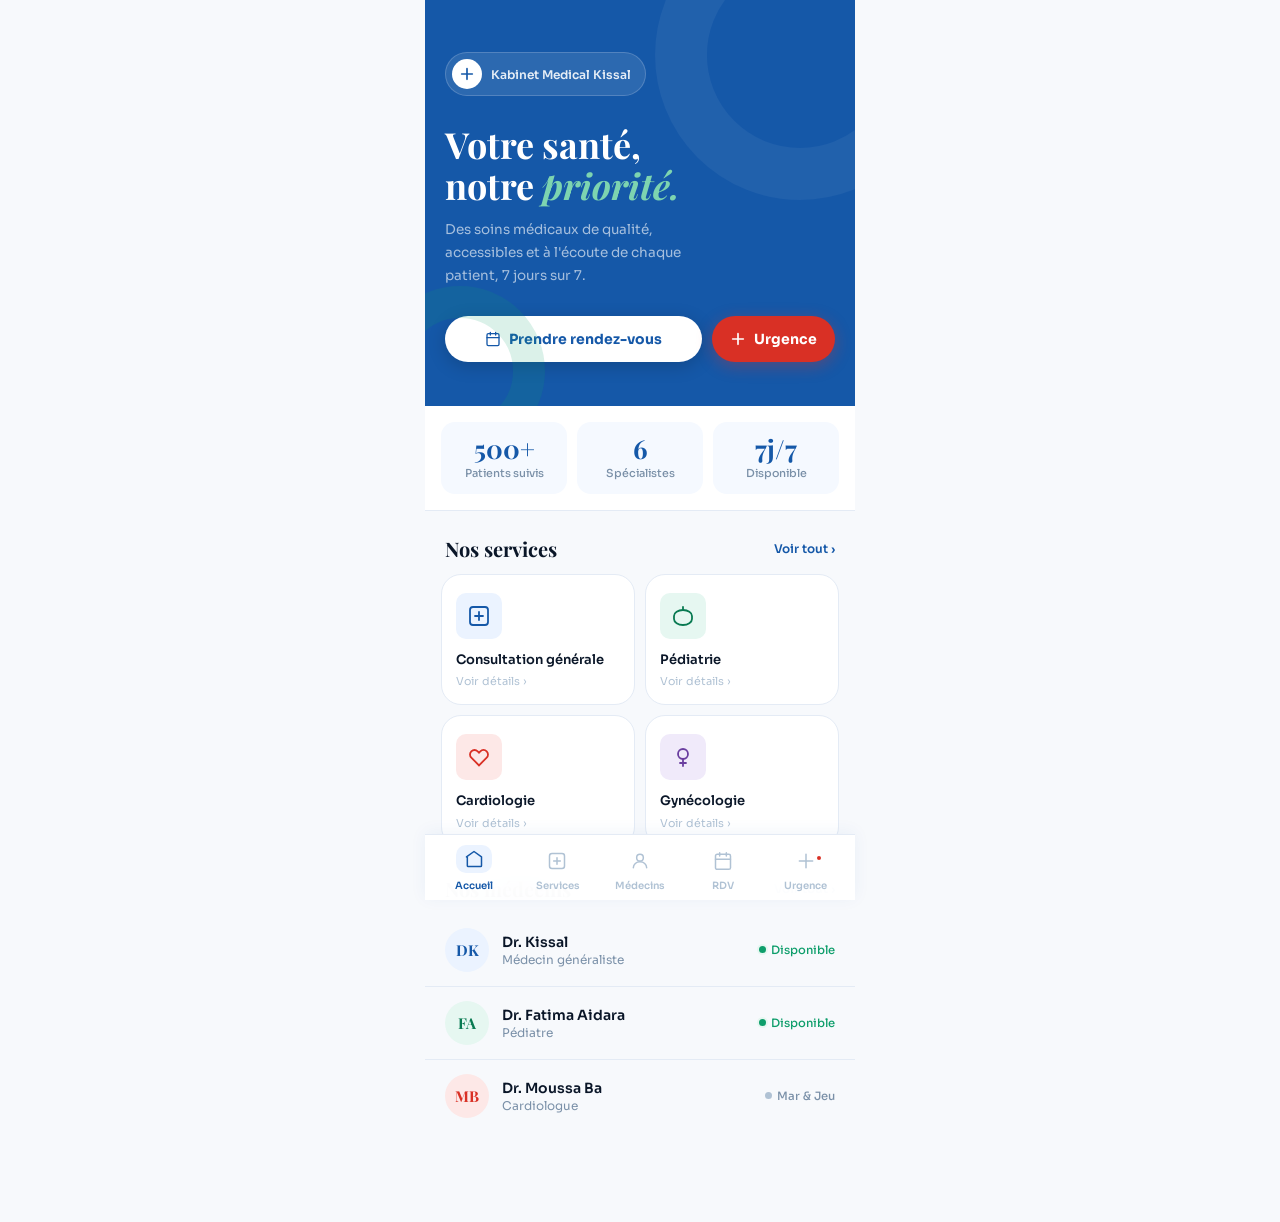
==== commit 5a7872df: "ajout des differents pages du site" ====
--- a/index.html
+++ b/index.html
@@ -1,545 +1,202 @@
 <!DOCTYPE html>
 <html lang="fr">
 <head>
-  <meta charset="UTF-8">
-  <meta name="viewport" content="width=device-width, initial-scale=1.0, viewport-fit=cover">
-  <meta name="theme-color" content="#1A5C8A">
+  <meta charset="UTF-8" />
+  <meta name="viewport" content="width=device-width, initial-scale=1.0, viewport-fit=cover" />
+  <meta name="theme-color" content="#1558A8" />
+  <meta name="description" content="Kabinet Medical Kissal — Clinique médicale moderne, soins de qualité 7j/7." />
   <title>Kabinet Medical Kissal</title>
-
-  <!-- Feuilles CSS séparées -->
-  <link rel="stylesheet" href="css/global.css">
-  <link rel="stylesheet" href="css/nav.css">
-  <link rel="stylesheet" href="css/hero.css">
-  <link rel="stylesheet" href="css/cards.css">
-  <link rel="stylesheet" href="css/form.css">
-  <link rel="stylesheet" href="css/urgence.css">
+  <link rel="stylesheet" href="css/global.css" />
+  <link rel="stylesheet" href="css/nav.css" />
+  <link rel="stylesheet" href="css/accueil.css" />
 </head>
 <body>
 
-<!-- ============================================================
-     PAGE 1 — ACCUEIL
-     ============================================================ -->
 <main>
 
-<div id="p-accueil" class="page active">
-
-  <div class="hero">
-    <div class="hero-logo animate-fadeup">
-      <div class="hero-logo-icon">
-        <svg viewBox="0 0 24 24" fill="none"><path d="M12 4v16M4 12h16" stroke="#1A5C8A" stroke-width="2.5" stroke-linecap="round"/></svg>
+  <!-- HERO -->
+  <header class="hero">
+    <div class="hero-badge au">
+      <div class="hero-badge-ico">
+        <svg viewBox="0 0 24 24"><path d="M12 4v16M4 12h16"/></svg>
       </div>
       <span>Kabinet Medical Kissal</span>
     </div>
-    <h1 class="animate-fadeup delay-1">Votre santé,<br>notre <em>priorité.</em></h1>
-    <p class="hero-subtitle animate-fadeup delay-2">Des soins de qualité, accessibles et à l'écoute de chaque patient, 7 jours sur 7.</p>
-    <div class="hero-actions animate-fadeup delay-3">
-      <button class="btn-rdv" onclick="switchPage('p-rdv')">
-        <svg viewBox="0 0 24 24" fill="none"><rect x="3" y="4" width="18" height="18" rx="2" stroke-width="2" stroke-linecap="round"/><path d="M16 2v4M8 2v4M3 10h18" stroke-width="2" stroke-linecap="round"/></svg>
+
+    <h1 class="au d1">Votre santé,<br>notre <em>priorité.</em></h1>
+
+    <p class="hero-sub au d2">
+      Des soins médicaux de qualité, accessibles et à l'écoute de chaque patient, 7 jours sur 7.
+    </p>
+
+    <div class="hero-actions au d3">
+      <a href="rdv.html" class="hero-rdv">
+        <svg viewBox="0 0 24 24">
+          <rect x="3" y="4" width="18" height="18" rx="2"/>
+          <path d="M16 2v4M8 2v4M3 10h18"/>
+        </svg>
         Prendre rendez-vous
-      </button>
-      <button class="btn-urgence-hero" onclick="switchPage('p-urgence')">
-        <svg viewBox="0 0 24 24" fill="none"><path d="M12 4v16M4 12h16" stroke-width="2.5" stroke-linecap="round"/></svg>
+      </a>
+      <a href="urgences.html" class="hero-urg">
+        <svg viewBox="0 0 24 24"><path d="M12 4v16M4 12h16"/></svg>
         Urgence
-      </button>
-    </div>
-  </div>
-
-  <!-- Stats -->
-  <div class="stats-strip">
-    <div class="stat-item animate-fadeup delay-2">
-      <div class="stat-num">500+</div>
-      <div class="stat-lbl">Patients suivis</div>
-    </div>
-    <div class="stat-item animate-fadeup delay-3">
-      <div class="stat-num">6</div>
-      <div class="stat-lbl">Spécialistes</div>
-    </div>
-    <div class="stat-item animate-fadeup delay-4">
-      <div class="stat-num">7j/7</div>
-      <div class="stat-lbl">Disponible</div>
-    </div>
-  </div>
-
-  <!-- Services -->
-  <div class="section-head">
+      </a>
+    </div>
+  </header>
+
+  <!-- STATS -->
+  <div class="stats">
+    <div class="stat au d2">
+      <div class="stat-n">500+</div>
+      <div class="stat-l">Patients suivis</div>
+    </div>
+    <div class="stat au d3">
+      <div class="stat-n">6</div>
+      <div class="stat-l">Spécialistes</div>
+    </div>
+    <div class="stat au d4">
+      <div class="stat-n">7j/7</div>
+      <div class="stat-l">Disponible</div>
+    </div>
+  </div>
+
+  <!-- SERVICES -->
+  <div class="sec-head">
     <h2>Nos services</h2>
-    <a onclick="switchPage('p-services')">Voir tout ›</a>
-  </div>
-  <div class="services-home-grid">
-    <div class="svc-home-card" onclick="openServiceDrawer('consultation')">
-      <div class="svc-home-icon b">
-        <svg viewBox="0 0 24 24" fill="none"><rect x="3" y="3" width="18" height="18" rx="3" stroke="#1A5C8A" stroke-width="1.8"/><path d="M12 8v8M8 12h8" stroke="#1A5C8A" stroke-width="1.8" stroke-linecap="round"/></svg>
-      </div>
-      <h3>Consultation générale</h3>
-      <span class="svc-arrow">Voir détails ›</span>
-    </div>
-    <div class="svc-home-card" onclick="openServiceDrawer('pediatrie')">
-      <div class="svc-home-icon v">
-        <svg viewBox="0 0 24 24" fill="none"><path d="M12 21c-4.97 0-9-2.686-9-6v-3c0-3.314 4.03-6 9-6s9 2.686 9 6v3c0 3.314-4.03 6-9 6z" stroke="#2A9D6B" stroke-width="1.8"/><path d="M12 6V3" stroke="#2A9D6B" stroke-width="1.8" stroke-linecap="round"/></svg>
-      </div>
-      <h3>Pédiatrie</h3>
-      <span class="svc-arrow">Voir détails ›</span>
-    </div>
-    <div class="svc-home-card" onclick="openServiceDrawer('cardiologie')">
-      <div class="svc-home-icon r">
-        <svg viewBox="0 0 24 24" fill="none"><path d="M4.318 6.318a4.5 4.5 0 016.364 0L12 7.636l1.318-1.318a4.5 4.5 0 116.364 6.364L12 20.364l-7.682-7.682a4.5 4.5 0 010-6.364z" stroke="#DC2626" stroke-width="1.8"/></svg>
-      </div>
-      <h3>Cardiologie</h3>
-      <span class="svc-arrow">Voir détails ›</span>
-    </div>
-    <div class="svc-home-card" onclick="openServiceDrawer('gynecologie')">
-      <div class="svc-home-icon o">
-        <svg viewBox="0 0 24 24" fill="none"><circle cx="12" cy="9" r="5" stroke="#EA580C" stroke-width="1.8"/><path d="M12 14v7M9 18h6" stroke="#EA580C" stroke-width="1.8" stroke-linecap="round"/></svg>
-      </div>
-      <h3>Gynécologie</h3>
-      <span class="svc-arrow">Voir détails ›</span>
-    </div>
-  </div>
-
-  <!-- Médecins (extrait) -->
-  <div class="section-head">
+    <a href="services.html" class="voir-tout">Voir tout ›</a>
+  </div>
+
+  <div class="svc-grid">
+
+    <a href="services.html#consultation" class="svc-card au d2">
+      <div class="svc-card-inner">
+        <div class="svc-ico" style="background:#EBF3FF;">
+          <svg viewBox="0 0 24 24" style="stroke:#1558A8;">
+            <rect x="3" y="3" width="18" height="18" rx="3"/>
+            <path d="M12 8v8M8 12h8"/>
+          </svg>
+        </div>
+        <h3>Consultation générale</h3>
+        <p class="svc-plus">Voir détails ›</p>
+      </div>
+    </a>
+
+    <a href="services.html#pediatrie" class="svc-card au d3">
+      <div class="svc-card-inner">
+        <div class="svc-ico" style="background:#E6F7F1;">
+          <svg viewBox="0 0 24 24" style="stroke:#097A52;">
+            <path d="M12 21c-4.97 0-9-2.686-9-6v-3c0-3.314 4.03-6 9-6s9 2.686 9 6v3c0 3.314-4.03 6-9 6z"/>
+            <path d="M12 6V3"/>
+          </svg>
+        </div>
+        <h3>Pédiatrie</h3>
+        <p class="svc-plus">Voir détails ›</p>
+      </div>
+    </a>
+
+    <a href="services.html#cardiologie" class="svc-card au d4">
+      <div class="svc-card-inner">
+        <div class="svc-ico" style="background:#FDE8E7;">
+          <svg viewBox="0 0 24 24" style="stroke:#D93025;">
+            <path d="M4.318 6.318a4.5 4.5 0 016.364 0L12 7.636l1.318-1.318a4.5 4.5 0 116.364 6.364L12 20.364l-7.682-7.682a4.5 4.5 0 010-6.364z"/>
+          </svg>
+        </div>
+        <h3>Cardiologie</h3>
+        <p class="svc-plus">Voir détails ›</p>
+      </div>
+    </a>
+
+    <a href="services.html#gynecologie" class="svc-card au d5">
+      <div class="svc-card-inner">
+        <div class="svc-ico" style="background:#F0EAFA;">
+          <svg viewBox="0 0 24 24" style="stroke:#6B3FA0;">
+            <circle cx="12" cy="9" r="5"/>
+            <path d="M12 14v7M9 18h6"/>
+          </svg>
+        </div>
+        <h3>Gynécologie</h3>
+        <p class="svc-plus">Voir détails ›</p>
+      </div>
+    </a>
+
+  </div>
+
+  <!-- MÉDECINS -->
+  <div class="sec-head">
     <h2>Nos médecins</h2>
-    <a onclick="switchPage('p-medecins')">Voir tout ›</a>
-  </div>
-  <div id="medecins-mini-list">
-    <div class="medecin-mini" onclick="switchPage('p-medecins')">
-      <div class="avatar-sm a-bleu">DK</div>
-      <div><h3>Dr. Kissal</h3><p class="spec-mini">Médecin généraliste</p></div>
-      <span class="dispo-indicator" style="margin-left:auto;">Disponible</span>
-    </div>
-    <div class="medecin-mini" onclick="switchPage('p-medecins')">
-      <div class="avatar-sm a-vert">FA</div>
-      <div><h3>Dr. Fatima Aidara</h3><p class="spec-mini">Pédiatre</p></div>
-      <span class="dispo-indicator" style="margin-left:auto;">Disponible</span>
-    </div>
-    <div class="medecin-mini" onclick="switchPage('p-medecins')">
-      <div class="avatar-sm a-rouge">MB</div>
-      <div><h3>Dr. Moussa Ba</h3><p class="spec-mini">Cardiologue</p></div>
-      <span class="dispo-indicator indispo" style="margin-left:auto;">Mar & Jeu</span>
-    </div>
-  </div>
-  <div style="height:16px;"></div>
-</div>
-
-<!-- ============================================================
-     PAGE 2 — À PROPOS
-     ============================================================ -->
-<div id="p-apropos" class="page">
-  <div class="page-header">
-    <div class="label">Qui sommes-nous</div>
-    <h2>À propos</h2>
-    <p>Une clinique fondée sur la confiance et l'excellence médicale.</p>
-  </div>
-  <div class="apropos-content">
-    <div class="quote-card">
-      <blockquote>"Soigner avec compétence, accompagner avec humanité."</blockquote>
-    </div>
-    <div class="prose-card">
-      <strong>Kabinet Medical Kissal</strong> est une clinique médicale moderne dédiée à offrir des soins de haute qualité à toute la population. Fondée avec la vision de rendre les soins accessibles, notre équipe pluridisciplinaire s'engage chaque jour pour votre bien-être et celui de votre famille.
-    </div>
-    <h3 style="font-family:'Cormorant Garamond',serif;font-size:20px;padding:4px 0 0;">Nos valeurs</h3>
-    <div class="valeurs-grid">
-      <div class="valeur-card">
-        <div class="valeur-icon" style="background:var(--rouge-clair);">
-          <svg viewBox="0 0 24 24" fill="none"><path d="M12 21l-1.45-1.32C5.4 15.36 2 12.28 2 8.5A5.5 5.5 0 0112 5.09 5.5 5.5 0 0122 8.5c0 3.78-3.4 6.86-8.55 11.18L12 21z" stroke="#DC2626" stroke-width="1.8"/></svg>
-        </div>
-        <h3>Compassion</h3>
-        <p>Chaque patient est traité avec bienveillance</p>
-      </div>
-      <div class="valeur-card">
-        <div class="valeur-icon" style="background:var(--bleu-clair);">
-          <svg viewBox="0 0 24 24" fill="none"><path d="M9 12l2 2 4-4M20.618 5.984A11.955 11.955 0 0112 2.944a11.955 11.955 0 01-8.618 3.04A12.02 12.02 0 003 9c0 5.591 3.824 10.29 9 11.622C17.176 19.29 21 14.591 21 9c0-1.047-.14-2.062-.382-3.016z" stroke="#1A5C8A" stroke-width="1.8" stroke-linecap="round"/></svg>
-        </div>
-        <h3>Excellence</h3>
-        <p>Soins et équipements de niveau professionnel</p>
-      </div>
-      <div class="valeur-card">
-        <div class="valeur-icon" style="background:var(--vert-clair);">
-          <svg viewBox="0 0 24 24" fill="none"><circle cx="12" cy="12" r="9" stroke="#2A9D6B" stroke-width="1.8"/><path d="M12 7v5l3 3" stroke="#2A9D6B" stroke-width="1.8" stroke-linecap="round"/></svg>
-        </div>
-        <h3>Rapidité</h3>
-        <p>Délais minimisés, réponse immédiate</p>
-      </div>
-      <div class="valeur-card">
-        <div class="valeur-icon" style="background:var(--violet-clair);">
-          <svg viewBox="0 0 24 24" fill="none"><path d="M17 20h5v-2a3 3 0 00-5.356-1.857M17 20H7m10 0v-2c0-.656-.126-1.283-.356-1.857M7 20H2v-2a3 3 0 015.356-1.857M7 20v-2c0-.656.126-1.283.356-1.857m0 0a5.002 5.002 0 019.288 0M15 7a3 3 0 11-6 0 3 3 0 016 0z" stroke="#7C3AED" stroke-width="1.8" stroke-linecap="round"/></svg>
-        </div>
-        <h3>Équipe</h3>
-        <p>Professionnels qualifiés et dévoués</p>
-      </div>
-    </div>
-  </div>
-</div>
-
-<!-- ============================================================
-     PAGE 3 — SERVICES
-     ============================================================ -->
-<div id="p-services" class="page">
-  <div class="page-header">
-    <div class="label">Ce que nous offrons</div>
-    <h2>Nos services</h2>
-    <p>Cliquez sur un service pour voir les détails et prendre rendez-vous.</p>
-  </div>
-  <div class="service-list">
-    <div class="svc-row" onclick="openServiceDrawer('consultation')">
-      <div class="svc-row-icon b"><svg viewBox="0 0 24 24" fill="none"><rect x="3" y="3" width="18" height="18" rx="3" stroke="#1A5C8A" stroke-width="1.8"/><path d="M12 8v8M8 12h8" stroke="#1A5C8A" stroke-width="1.8" stroke-linecap="round"/></svg></div>
-      <div class="svc-row-info"><h3>Consultation générale</h3><p>Médecin généraliste disponible 7j/7</p><span class="prix">5 000 FCFA</span></div>
-      <svg class="svc-row-arrow" width="20" height="20" viewBox="0 0 24 24" fill="none"><path d="M9 18l6-6-6-6" stroke="currentColor" stroke-width="1.8" stroke-linecap="round"/></svg>
-    </div>
-    <div class="svc-row" onclick="openServiceDrawer('pediatrie')">
-      <div class="svc-row-icon v"><svg viewBox="0 0 24 24" fill="none"><path d="M12 21c-4.97 0-9-2.686-9-6v-3c0-3.314 4.03-6 9-6s9 2.686 9 6v3c0 3.314-4.03 6-9 6z" stroke="#2A9D6B" stroke-width="1.8"/><path d="M12 6V3" stroke="#2A9D6B" stroke-width="1.8" stroke-linecap="round"/></svg></div>
-      <div class="svc-row-info"><h3>Pédiatrie</h3><p>Soins dédiés aux enfants de 0 à 16 ans</p><span class="prix">6 000 FCFA</span></div>
-      <svg class="svc-row-arrow" width="20" height="20" viewBox="0 0 24 24" fill="none"><path d="M9 18l6-6-6-6" stroke="currentColor" stroke-width="1.8" stroke-linecap="round"/></svg>
-    </div>
-    <div class="svc-row" onclick="openServiceDrawer('cardiologie')">
-      <div class="svc-row-icon r"><svg viewBox="0 0 24 24" fill="none"><path d="M4.318 6.318a4.5 4.5 0 016.364 0L12 7.636l1.318-1.318a4.5 4.5 0 116.364 6.364L12 20.364l-7.682-7.682a4.5 4.5 0 010-6.364z" stroke="#DC2626" stroke-width="1.8"/></svg></div>
-      <div class="svc-row-info"><h3>Cardiologie</h3><p>ECG, suivi tensionnel, douleurs thoraciques</p><span class="prix">10 000 FCFA</span></div>
-      <svg class="svc-row-arrow" width="20" height="20" viewBox="0 0 24 24" fill="none"><path d="M9 18l6-6-6-6" stroke="currentColor" stroke-width="1.8" stroke-linecap="round"/></svg>
-    </div>
-    <div class="svc-row" onclick="openServiceDrawer('biologie')">
-      <div class="svc-row-icon b"><svg viewBox="0 0 24 24" fill="none"><path d="M9 12h6M9 16h4M5 4h14a1 1 0 011 1v16l-3-2-3 2-3-2-3 2-3-2V5a1 1 0 011-1z" stroke="#1A5C8A" stroke-width="1.8" stroke-linecap="round"/></svg></div>
-      <div class="svc-row-info"><h3>Analyses biologiques</h3><p>Bilan sanguin, urinaire — résultats 24h</p><span class="prix">dès 3 000 FCFA</span></div>
-      <svg class="svc-row-arrow" width="20" height="20" viewBox="0 0 24 24" fill="none"><path d="M9 18l6-6-6-6" stroke="currentColor" stroke-width="1.8" stroke-linecap="round"/></svg>
-    </div>
-    <div class="svc-row" onclick="openServiceDrawer('gynecologie')">
-      <div class="svc-row-icon p"><svg viewBox="0 0 24 24" fill="none"><circle cx="12" cy="9" r="5" stroke="#7C3AED" stroke-width="1.8"/><path d="M12 14v7M9 18h6" stroke="#7C3AED" stroke-width="1.8" stroke-linecap="round"/></svg></div>
-      <div class="svc-row-info"><h3>Gynécologie</h3><p>Suivi grossesse, contraception, frottis</p><span class="prix">8 000 FCFA</span></div>
-      <svg class="svc-row-arrow" width="20" height="20" viewBox="0 0 24 24" fill="none"><path d="M9 18l6-6-6-6" stroke="currentColor" stroke-width="1.8" stroke-linecap="round"/></svg>
-    </div>
-    <div class="svc-row" onclick="openServiceDrawer('echographie')">
-      <div class="svc-row-icon o"><svg viewBox="0 0 24 24" fill="none"><circle cx="11" cy="11" r="8" stroke="#EA580C" stroke-width="1.8"/><path d="M21 21l-2-2" stroke="#EA580C" stroke-width="1.8" stroke-linecap="round"/></svg></div>
-      <div class="svc-row-info"><h3>Échographie</h3><p>Imagerie médicale abdominale et obstétricale</p><span class="prix">12 000 FCFA</span></div>
-      <svg class="svc-row-arrow" width="20" height="20" viewBox="0 0 24 24" fill="none"><path d="M9 18l6-6-6-6" stroke="currentColor" stroke-width="1.8" stroke-linecap="round"/></svg>
-    </div>
-  </div>
-</div>
-
-<!-- ============================================================
-     PAGE 4 — MÉDECINS
-     ============================================================ -->
-<div id="p-medecins" class="page">
-  <div class="page-header">
-    <div class="label">Notre équipe</div>
-    <h2>Les médecins</h2>
-    <p>Des professionnels qualifiés à votre écoute.</p>
-  </div>
-  <div class="medecins-list">
-    <div class="medecin-card">
-      <div class="avatar-lg a-bleu">DK</div>
-      <div style="flex:1;">
+    <a href="medecins.html" class="voir-tout">Voir tout ›</a>
+  </div>
+
+  <a href="medecins.html" class="doc-mini au d2">
+    <div class="doc-mini-inner">
+      <div class="ava ava-b" style="width:44px;height:44px;font-size:15px;">DK</div>
+      <div class="doc-mini-info">
         <h3>Dr. Kissal</h3>
-        <span class="spec-tag">Médecin généraliste</span>
-        <p class="jours"><svg viewBox="0 0 24 24" fill="none"><rect x="3" y="4" width="18" height="18" rx="2" stroke-width="1.8"/><path d="M16 2v4M8 2v4M3 10h18" stroke-width="1.8" stroke-linecap="round"/></svg> Lun – Sam</p>
-        <span class="dispo-indicator" style="margin-top:6px;display:flex;">Disponible aujourd'hui</span>
-      </div>
-      <button class="btn-prendre-rdv-med" onclick="rdvMedecinPreset=0;switchPage('p-rdv')">RDV</button>
-    </div>
-    <div class="medecin-card">
-      <div class="avatar-lg a-vert">FA</div>
-      <div style="flex:1;">
+        <p>Médecin généraliste</p>
+      </div>
+      <span class="badge-dispo" style="margin-left:auto;">Disponible</span>
+    </div>
+  </a>
+
+  <a href="medecins.html" class="doc-mini au d3">
+    <div class="doc-mini-inner">
+      <div class="ava ava-v" style="width:44px;height:44px;font-size:15px;">FA</div>
+      <div class="doc-mini-info">
         <h3>Dr. Fatima Aidara</h3>
-        <span class="spec-tag" style="background:var(--vert-clair);color:var(--vert-fonce);">Pédiatre</span>
-        <p class="jours"><svg viewBox="0 0 24 24" fill="none"><rect x="3" y="4" width="18" height="18" rx="2" stroke-width="1.8"/><path d="M16 2v4M8 2v4M3 10h18" stroke-width="1.8" stroke-linecap="round"/></svg> Lun – Ven</p>
-        <span class="dispo-indicator" style="margin-top:6px;display:flex;">Disponible demain</span>
-      </div>
-      <button class="btn-prendre-rdv-med" onclick="rdvMedecinPreset=1;switchPage('p-rdv')">RDV</button>
-    </div>
-    <div class="medecin-card">
-      <div class="avatar-lg a-rouge">MB</div>
-      <div style="flex:1;">
+        <p>Pédiatre</p>
+      </div>
+      <span class="badge-dispo" style="margin-left:auto;">Disponible</span>
+    </div>
+  </a>
+
+  <a href="medecins.html" class="doc-mini au d4">
+    <div class="doc-mini-inner">
+      <div class="ava ava-r" style="width:44px;height:44px;font-size:15px;">MB</div>
+      <div class="doc-mini-info">
         <h3>Dr. Moussa Ba</h3>
-        <span class="spec-tag" style="background:var(--rouge-clair);color:var(--rouge);">Cardiologue</span>
-        <p class="jours"><svg viewBox="0 0 24 24" fill="none"><rect x="3" y="4" width="18" height="18" rx="2" stroke-width="1.8"/><path d="M16 2v4M8 2v4M3 10h18" stroke-width="1.8" stroke-linecap="round"/></svg> Mar & Jeu</p>
-        <span class="dispo-indicator indispo" style="margin-top:6px;display:flex;">Prochain : Mardi</span>
-      </div>
-      <button class="btn-prendre-rdv-med" onclick="rdvMedecinPreset=2;switchPage('p-rdv')">RDV</button>
-    </div>
-    <div class="medecin-card">
-      <div class="avatar-lg a-orange">AN</div>
-      <div style="flex:1;">
-        <h3>Dr. Aïssatou Ndiaye</h3>
-        <span class="spec-tag" style="background:var(--orange-clair);color:var(--orange);">Gynécologue</span>
-        <p class="jours"><svg viewBox="0 0 24 24" fill="none"><rect x="3" y="4" width="18" height="18" rx="2" stroke-width="1.8"/><path d="M16 2v4M8 2v4M3 10h18" stroke-width="1.8" stroke-linecap="round"/></svg> Lun, Mer & Ven</p>
-        <span class="dispo-indicator" style="margin-top:6px;display:flex;">Disponible aujourd'hui</span>
-      </div>
-      <button class="btn-prendre-rdv-med" onclick="rdvMedecinPreset=3;switchPage('p-rdv')">RDV</button>
-    </div>
-  </div>
-</div>
-
-<!-- ============================================================
-     PAGE 5 — RENDEZ-VOUS
-     ============================================================ -->
-<div id="p-rdv" class="page">
-  <div class="page-header">
-    <div class="label">En ligne, rapide & simple</div>
-    <h2>Prendre rendez-vous</h2>
-    <p>Remplissez le formulaire ci-dessous, nous confirmons sous 30 min.</p>
-  </div>
-
-  <div id="rdv-form-content">
-    <div class="form-container">
-
-      <!-- Infos patient -->
-      <div class="f-group">
-        <label class="f-label">Votre nom complet</label>
-        <div class="f-input-icon">
-          <svg viewBox="0 0 24 24" fill="none"><circle cx="12" cy="8" r="4" stroke-width="1.8"/><path d="M4 20c0-4 3.582-7 8-7s8 3 8 7" stroke-width="1.8" stroke-linecap="round"/></svg>
-          <input id="nom-input" class="f-input" type="text" placeholder="Ex : Moussa Diallo" oninput="updateRecap()">
-        </div>
-      </div>
-
-      <div class="f-group">
-        <label class="f-label">Numéro de téléphone</label>
-        <div class="f-input-icon">
-          <svg viewBox="0 0 24 24" fill="none"><path d="M3 5a2 2 0 012-2h3.28a1 1 0 01.948.684l1.498 4.493a1 1 0 01-.502 1.21l-2.257 1.13a11.042 11.042 0 005.516 5.516l1.13-2.257a1 1 0 011.21-.502l4.493 1.498A1 1 0 0121 16.72V19a2 2 0 01-2 2h-1C9.716 21 3 14.284 3 6V5z" stroke-width="1.8"/></svg>
-          <input id="tel-input" class="f-input" type="tel" placeholder="+221 77 000 00 00">
-        </div>
-      </div>
-
-      <!-- Choisir médecin -->
-      <div class="f-group">
-        <label class="f-label">Choisir un médecin</label>
-        <div id="medecin-picker" class="medecin-picker"></div>
-      </div>
-
-      <!-- Date et heure -->
-      <div class="date-row">
-        <div class="f-group">
-          <label class="f-label">Date</label>
-          <input id="date-input" class="f-input" type="date" onchange="updateRecap()">
-        </div>
-        <div class="f-group">
-          <label class="f-label">Heure</label>
-          <select class="f-select" onchange="selectedCreneau=this.value;updateRecap()">
-            <option value="08h00">08h00</option>
-            <option value="09h30">09h30</option>
-            <option value="11h00">11h00</option>
-            <option value="14h00">14h00</option>
-            <option value="15h30">15h30</option>
-            <option value="17h00">17h00</option>
-          </select>
-        </div>
-      </div>
-
-      <!-- Motif -->
-      <div class="f-group">
-        <label class="f-label">Motif de consultation</label>
-        <textarea id="motif-input" class="f-input f-textarea" placeholder="Décrivez brièvement votre motif de consultation..." oninput="updateRecap()"></textarea>
-      </div>
-
-      <!-- Récapitulatif -->
-      <div class="recap-card">
-        <div class="recap-title">Récapitulatif</div>
-        <div class="recap-row"><span class="k">Patient</span><span class="v" id="recap-nom">—</span></div>
-        <div class="recap-row"><span class="k">Médecin</span><span class="v" id="recap-med">—</span></div>
-        <div class="recap-row"><span class="k">Date</span><span class="v" id="recap-date">—</span></div>
-        <div class="recap-row"><span class="k">Heure</span><span class="v" id="recap-heure">—</span></div>
-        <div class="recap-row"><span class="k">Motif</span><span class="v" id="recap-motif">—</span></div>
-      </div>
-
-      <button class="btn-confirmer" onclick="confirmerRDV()">
-        <svg viewBox="0 0 24 24" fill="none"><path d="M5 13l4 4L19 7" stroke-width="2.2" stroke-linecap="round" stroke-linejoin="round"/></svg>
-        Confirmer le rendez-vous
-      </button>
-
-    </div>
-  </div>
-
-  <!-- Écran succès -->
-  <div id="rdv-success" class="success-screen">
-    <div class="success-icon">
-      <svg viewBox="0 0 24 24" fill="none"><path d="M5 13l4 4L19 7" stroke-width="2.5" stroke-linecap="round" stroke-linejoin="round"/></svg>
-    </div>
-    <h3>Demande envoyée !</h3>
-    <p>Votre demande de rendez-vous a bien été enregistrée. Nous vous confirmons par SMS sous 30 minutes.</p>
-    <button class="btn-retour" onclick="switchPage('p-accueil')">← Retour à l'accueil</button>
-  </div>
-</div>
-
-<!-- ============================================================
-     PAGE 6 — CONTACT
-     ============================================================ -->
-<div id="p-contact" class="page">
-  <div class="page-header">
-    <div class="label">Nous trouver</div>
-    <h2>Contact</h2>
-    <p>Nous sommes là pour vous, n'hésitez pas à nous appeler.</p>
-  </div>
-  <div class="contact-content">
-    <div class="contact-row">
-      <div class="contact-icon b"><svg viewBox="0 0 24 24" fill="none"><path d="M3 5a2 2 0 012-2h3.28a1 1 0 01.948.684l1.498 4.493a1 1 0 01-.502 1.21l-2.257 1.13a11.042 11.042 0 005.516 5.516l1.13-2.257a1 1 0 011.21-.502l4.493 1.498A1 1 0 0121 16.72V19a2 2 0 01-2 2h-1C9.716 21 3 14.284 3 6V5z" stroke="#1A5C8A" stroke-width="1.8"/></svg></div>
-      <div><h4>Téléphone</h4><p>+221 77 123 45 67</p></div>
-    </div>
-    <div class="contact-row">
-      <div class="contact-icon v"><svg viewBox="0 0 24 24" fill="none"><path d="M17.657 16.657L13.414 20.9a1.998 1.998 0 01-2.827 0l-4.244-4.243a8 8 0 1111.314 0z" stroke="#2A9D6B" stroke-width="1.8"/><circle cx="12" cy="11" r="3" stroke="#2A9D6B" stroke-width="1.8"/></svg></div>
-      <div><h4>Adresse</h4><p>Rue Kissal, Quartier Médical</p></div>
-    </div>
-    <div class="contact-row">
-      <div class="contact-icon b"><svg viewBox="0 0 24 24" fill="none"><path d="M3 8l7.89 5.26a2 2 0 002.22 0L21 8M5 19h14a2 2 0 002-2V7a2 2 0 00-2-2H5a2 2 0 00-2 2v10a2 2 0 002 2z" stroke="#1A5C8A" stroke-width="1.8"/></svg></div>
-      <div><h4>Email</h4><p>contact@kissal-medical.sn</p></div>
-    </div>
-    <div class="map-frame">
-      <svg viewBox="0 0 24 24" fill="none"><path d="M17.657 16.657L13.414 20.9a1.998 1.998 0 01-2.827 0l-4.244-4.243a8 8 0 1111.314 0z" stroke="#1A5C8A" stroke-width="1.5"/><circle cx="12" cy="11" r="3" stroke="#1A5C8A" stroke-width="1.5"/></svg>
-      <span>Voir sur Google Maps</span>
-    </div>
-    <div class="horaires-block">
-      <h3>Horaires d'ouverture</h3>
-      <div class="heure-row"><span class="jour">Lundi – Vendredi</span><span class="h">07h30 – 18h00</span></div>
-      <div class="heure-row"><span class="jour">Samedi</span><span class="h">08h00 – 15h00</span></div>
-      <div class="heure-row"><span class="jour">Dimanche</span><span class="ferme">Urgences uniquement</span></div>
-    </div>
-  </div>
-</div>
-
-<!-- ============================================================
-     PAGE 7 — URGENCES
-     ============================================================ -->
-<div id="p-urgence" class="page">
-  <div class="urgence-hero">
-    <div class="pulse-wrapper">
-      <div class="pulse-ring-1"></div>
-      <div class="pulse-ring-2"></div>
-      <div class="pulse-circle">
-        <svg viewBox="0 0 24 24" fill="none"><path d="M12 4v16M4 12h16" stroke="#fff" stroke-width="2.5" stroke-linecap="round"/></svg>
-      </div>
-    </div>
-    <h2>Urgences médicales</h2>
-    <p>En cas d'urgence, appelez immédiatement.<br>Nous sommes disponibles 24h/24.</p>
-    <button class="btn-tel-urgence">
-      <svg viewBox="0 0 24 24" fill="none"><path d="M3 5a2 2 0 012-2h3.28a1 1 0 01.948.684l1.498 4.493a1 1 0 01-.502 1.21l-2.257 1.13a11.042 11.042 0 005.516 5.516l1.13-2.257a1 1 0 011.21-.502l4.493 1.498A1 1 0 0121 16.72V19a2 2 0 01-2 2h-1C9.716 21 3 14.284 3 6V5z" stroke="#DC2626" stroke-width="2"/></svg>
-      +221 77 911 00 00
-    </button>
-  </div>
-
-  <div class="urgence-body">
-    <div class="urgence-contacts">
-      <div class="urg-contact">
-        <svg viewBox="0 0 24 24" fill="none"><path d="M3 5a2 2 0 012-2h3.28a1 1 0 01.948.684l1.498 4.493a1 1 0 01-.502 1.21l-2.257 1.13a11.042 11.042 0 005.516 5.516l1.13-2.257a1 1 0 011.21-.502l4.493 1.498A1 1 0 0121 16.72V19a2 2 0 01-2 2h-1C9.716 21 3 14.284 3 6V5z" stroke-width="1.8"/></svg>
-        <div><h4>Clinique Kissal — Urgences</h4><p>+221 77 911 00 00 — 24h/24</p></div>
-      </div>
-      <div class="urg-contact">
-        <svg viewBox="0 0 24 24" fill="none"><path d="M3 5a2 2 0 012-2h3.28a1 1 0 01.948.684l1.498 4.493a1 1 0 01-.502 1.21l-2.257 1.13a11.042 11.042 0 005.516 5.516l1.13-2.257a1 1 0 011.21-.502l4.493 1.498A1 1 0 0121 16.72V19a2 2 0 01-2 2h-1C9.716 21 3 14.284 3 6V5z" stroke-width="1.8"/></svg>
-        <div><h4>SAMU National</h4><p>15 — Numéro d'urgence gratuit</p></div>
-      </div>
-    </div>
-
-    <p class="urgence-section-label">Que faire en attendant ?</p>
-
-    <div class="step-card">
-      <div class="step-num">1</div>
-      <div><h3>Restez calme</h3><p>Évaluez calmement la situation et sécurisez l'environnement.</p></div>
-    </div>
-    <div class="step-card">
-      <div class="step-num">2</div>
-      <div><h3>Appelez immédiatement</h3><p>Décrivez clairement les symptômes, l'âge du patient et votre localisation.</p></div>
-    </div>
-    <div class="step-card">
-      <div class="step-num">3</div>
-      <div><h3>Ne déplacez pas le patient</h3><p>Sauf en cas de danger immédiat dans l'environnement (incendie, etc.).</p></div>
-    </div>
-    <div class="step-card">
-      <div class="step-num">4</div>
-      <div><h3>Suivez les instructions</h3><p>Le médecin ou l'opérateur vous guidera par téléphone jusqu'à l'arrivée des secours.</p></div>
-    </div>
-
-    <div class="alert-card">
-      <h4>
-        <svg viewBox="0 0 24 24" fill="none"><path d="M12 9v4M12 17h.01M10.29 3.86L1.82 18a2 2 0 001.71 3h16.94a2 2 0 001.71-3L13.71 3.86a2 2 0 00-3.42 0z" stroke-width="1.8" stroke-linecap="round"/></svg>
-        À ne pas faire
-      </h4>
-      <ul class="alert-list">
-        <li>Ne donnez pas de médicaments sans avis médical</li>
-        <li>Ne laissez pas le patient seul s'il est inconscient</li>
-        <li>N'essayez pas de faire vomir en cas d'intoxication</li>
-        <li>Ne retirez pas un objet incrusté dans une plaie</li>
-      </ul>
-    </div>
-  </div>
-</div>
+        <p>Cardiologue</p>
+      </div>
+      <span class="badge-dispo off" style="margin-left:auto;">Mar &amp; Jeu</span>
+    </div>
+  </a>
+
+  <div style="height:12px;"></div>
 
 </main>
 
-<!-- ============================================================
-     DRAWER — DÉTAIL SERVICE
-     ============================================================ -->
-<div id="drawer-overlay" class="drawer-overlay"></div>
-<div id="service-drawer" class="drawer">
-  <div class="drawer-handle"></div>
-  <div class="drawer-header">
-    <div id="drawer-icon-wrap" class="drawer-header-icon">
-      <svg id="drawer-icon-svg" width="28" height="28" viewBox="0 0 24 24" fill="none"><rect x="3" y="3" width="18" height="18" rx="3" stroke-width="1.8"/><path d="M12 8v8M8 12h8" stroke-width="1.8" stroke-linecap="round"/></svg>
-    </div>
-    <div>
-      <h3 id="drawer-nom">Service</h3>
-      <p id="drawer-desc">Description du service.</p>
-    </div>
-  </div>
-  <div class="drawer-divider"></div>
-  <div class="drawer-section">
-    <h4>Informations</h4>
-    <div class="info-row">
-      <svg viewBox="0 0 24 24" fill="none"><path d="M12 8v4M12 16h.01M22 12c0 5.523-4.477 10-10 10S2 17.523 2 12 6.477 2 12 2s10 4.477 10 10z" stroke-width="1.8" stroke-linecap="round"/></svg>
-      <span>Tarif</span><strong id="drawer-prix">—</strong>
-    </div>
-    <div class="info-row">
-      <svg viewBox="0 0 24 24" fill="none"><circle cx="12" cy="12" r="9" stroke-width="1.8"/><path d="M12 7v5l3 3" stroke-width="1.8" stroke-linecap="round"/></svg>
-      <span>Durée</span><strong id="drawer-duree">—</strong>
-    </div>
-    <div class="info-row">
-      <svg viewBox="0 0 24 24" fill="none"><circle cx="12" cy="8" r="4" stroke-width="1.8"/><path d="M4 20c0-4 3.582-7 8-7s8 3 8 7" stroke-width="1.8" stroke-linecap="round"/></svg>
-      <span>Médecin</span><strong id="drawer-medecin">—</strong>
-    </div>
-    <div class="info-row">
-      <svg viewBox="0 0 24 24" fill="none"><rect x="3" y="4" width="18" height="18" rx="2" stroke-width="1.8"/><path d="M16 2v4M8 2v4M3 10h18" stroke-width="1.8" stroke-linecap="round"/></svg>
-      <span>Horaires</span><strong id="drawer-horaires">—</strong>
-    </div>
-  </div>
-  <div class="drawer-divider"></div>
-  <div class="drawer-section">
-    <h4>Motifs fréquents</h4>
-    <div id="drawer-symptomes" class="symptomes-grid"></div>
-  </div>
-  <button id="drawer-btn-rdv" class="btn-rdv-drawer">Prendre rendez-vous pour ce service</button>
-</div>
-
-<!-- ============================================================
-     BARRE DE NAVIGATION
-     ============================================================ -->
-<nav class="nav-bar" role="navigation" aria-label="Navigation principale">
-  <button class="nav-item active" data-page="p-accueil">
-    <div class="nav-icon-wrap">
-      <svg viewBox="0 0 24 24" fill="none"><path d="M3 9.5L12 3l9 6.5V20a1 1 0 01-1 1H5a1 1 0 01-1-1V9.5z" stroke-width="1.8"/></svg>
-    </div>
-    <span class="nav-label">Accueil</span>
-  </button>
-  <button class="nav-item" data-page="p-services">
-    <div class="nav-icon-wrap">
-      <svg viewBox="0 0 24 24" fill="none"><rect x="3" y="3" width="18" height="18" rx="3" stroke-width="1.8"/><path d="M12 8v8M8 12h8" stroke-width="1.8" stroke-linecap="round"/></svg>
-    </div>
-    <span class="nav-label">Services</span>
-  </button>
-  <button class="nav-item" data-page="p-medecins">
-    <div class="nav-icon-wrap">
-      <svg viewBox="0 0 24 24" fill="none"><circle cx="12" cy="8" r="4" stroke-width="1.8"/><path d="M4 20c0-4 3.582-7 8-7s8 3 8 7" stroke-width="1.8" stroke-linecap="round"/></svg>
-    </div>
-    <span class="nav-label">Médecins</span>
-  </button>
-  <button class="nav-item" data-page="p-rdv">
-    <div class="nav-icon-wrap">
-      <svg viewBox="0 0 24 24" fill="none"><rect x="3" y="4" width="18" height="18" rx="2" stroke-width="1.8"/><path d="M16 2v4M8 2v4M3 10h18" stroke-width="1.8" stroke-linecap="round"/></svg>
-    </div>
-    <span class="nav-label">RDV</span>
-  </button>
-  <button class="nav-item" data-page="p-urgence">
-    <div class="nav-icon-wrap" style="position:relative;">
-      <svg viewBox="0 0 24 24" fill="none"><path d="M12 4v16M4 12h16" stroke-width="1.8" stroke-linecap="round"/></svg>
-      <span class="nav-urgence-dot"></span>
-    </div>
-    <span class="nav-label">Urgence</span>
-  </button>
+<nav class="nav" role="navigation" aria-label="Navigation principale">
+  <a class="nav-item actif" href="index.html" aria-current="page">
+    <div class="nav-icon">
+      <svg viewBox="0 0 24 24"><path d="M3 9.5L12 3l9 6.5V20a1 1 0 01-1 1H5a1 1 0 01-1-1V9.5z"/></svg>
+    </div>
+    <span class="nav-lbl">Accueil</span>
+  </a>
+  <a class="nav-item" href="services.html">
+    <div class="nav-icon">
+      <svg viewBox="0 0 24 24"><rect x="3" y="3" width="18" height="18" rx="3"/><path d="M12 8v8M8 12h8"/></svg>
+    </div>
+    <span class="nav-lbl">Services</span>
+  </a>
+  <a class="nav-item" href="medecins.html">
+    <div class="nav-icon">
+      <svg viewBox="0 0 24 24"><circle cx="12" cy="8" r="4"/><path d="M4 20c0-4 3.582-7 8-7s8 3 8 7"/></svg>
+    </div>
+    <span class="nav-lbl">Médecins</span>
+  </a>
+  <a class="nav-item" href="rdv.html">
+    <div class="nav-icon">
+      <svg viewBox="0 0 24 24"><rect x="3" y="4" width="18" height="18" rx="2"/><path d="M16 2v4M8 2v4M3 10h18"/></svg>
+    </div>
+    <span class="nav-lbl">RDV</span>
+  </a>
+  <a class="nav-item" href="urgences.html">
+    <div class="nav-icon" style="position:relative;">
+      <svg viewBox="0 0 24 24"><path d="M12 4v16M4 12h16"/></svg>
+      <span class="nav-dot"></span>
+    </div>
+    <span class="nav-lbl">Urgence</span>
+  </a>
 </nav>
 
-<script src="js/app.js"></script>
 </body>
 </html>
--- a/css/global.css
+++ b/css/global.css
@@ -1,185 +1,207 @@
-@import url('https://fonts.googleapis.com/css2?family=Cormorant+Garamond:ital,wght@0,600;0,700;1,500&family=Plus+Jakarta+Sans:wght@300;400;500;600&display=swap');
-
-/* ============================================
-   KABINET MEDICAL KISSAL — global.css
-   Variables, Reset, Typographie, Utilitaires
-   ============================================ */
+@import url('https://fonts.googleapis.com/css2?family=Sora:wght@300;400;500;600;700&family=Playfair+Display:ital,wght@0,700;1,600&display=swap');
+
+/* =============================================
+   KABINET MEDICAL KISSAL
+   global.css — Variables · Reset · Base
+   ============================================= */
 
 :root {
-  /* Couleurs principales */
-  --bleu:          #1A5C8A;
-  --bleu-fonce:    #0D3D5F;
-  --bleu-clair:    #E8F4FD;
-  --bleu-mid:      #3A87C8;
-  --vert:          #2A9D6B;
-  --vert-fonce:    #1A6B48;
-  --vert-clair:    #E6F7F0;
-  --rouge:         #DC2626;
-  --rouge-clair:   #FEF2F2;
-  --orange:        #EA580C;
-  --orange-clair:  #FFF7ED;
-  --violet-clair:  #F5F3FF;
-  --violet:        #7C3AED;
-
-  /* Neutres */
-  --blanc:         #FAFCFF;
-  --gris-1:        #F3F6FA;
-  --gris-2:        #E5EAF0;
-  --gris-3:        #CBD5E0;
-  --gris-4:        #94A3B8;
-  --gris-5:        #64748B;
-  --texte:         #1E293B;
-  --texte-doux:    #475569;
-
-  /* Espacements */
-  --esp-xs:  6px;
-  --esp-sm:  10px;
-  --esp-md:  16px;
-  --esp-lg:  24px;
-  --esp-xl:  32px;
-
-  /* Border radius */
-  --r-sm:   8px;
+  --bleu:        #1558A8;
+  --bleu-hover:  #0F4690;
+  --bleu-light:  #EBF3FF;
+  --bleu-xlight: #F5F9FF;
+  --bleu-mid:    #4A87D4;
+
+  --blanc:       #FFFFFF;
+  --fond:        #F7F9FC;
+  --surface:     #FFFFFF;
+
+  --txt-1:       #0A1628;
+  --txt-2:       #3A4F6A;
+  --txt-3:       #7A90A8;
+  --txt-4:       #B0C2D4;
+
+  --border:      #E4EBF5;
+  --border-med:  #C8D8EC;
+
+  --vert:        #0E9E6B;
+  --vert-light:  #E6F7F1;
+  --vert-dark:   #097A52;
+
+  --rouge:       #D93025;
+  --rouge-light: #FDE8E7;
+
+  --orange:      #E06C00;
+  --orange-light:#FFF2E5;
+
+  --violet:      #6B3FA0;
+  --violet-light:#F0EAFA;
+
+  --r-xs:   6px;
+  --r-sm:   10px;
   --r-md:   14px;
   --r-lg:   20px;
   --r-xl:   28px;
-  --r-full: 999px;
-
-  /* Ombres */
-  --ombre-sm:  0 2px 8px rgba(26,92,138,0.08);
-  --ombre-md:  0 4px 20px rgba(26,92,138,0.12);
-  --ombre-lg:  0 8px 40px rgba(26,92,138,0.16);
-
-  /* Transitions */
-  --t-fast:  0.15s ease;
-  --t-med:   0.25s ease;
-  --t-slow:  0.4s cubic-bezier(0.22,1,0.36,1);
-}
-
-/* ---- RESET ---- */
+  --r-full: 9999px;
+
+  --nav-h:  66px;
+
+  --shadow-sm: 0 1px 6px rgba(21,88,168,.07);
+  --shadow-md: 0 4px 18px rgba(21,88,168,.10);
+  --shadow-lg: 0 8px 36px rgba(21,88,168,.14);
+
+  --font: 'Sora', sans-serif;
+  --font-display: 'Playfair Display', Georgia, serif;
+
+  --ease: cubic-bezier(.22,1,.36,1);
+}
+
+/* --- RESET --- */
 *, *::before, *::after { box-sizing: border-box; margin: 0; padding: 0; }
-html { font-size: 16px; scroll-behavior: smooth; -webkit-tap-highlight-color: transparent; }
+html { font-size: 16px; -webkit-text-size-adjust: 100%; scroll-behavior: smooth; }
 body {
-  font-family: 'Plus Jakarta Sans', sans-serif;
-  background: var(--blanc);
-  color: var(--texte);
+  font-family: var(--font);
+  background: var(--fond);
+  color: var(--txt-1);
   max-width: 430px;
   margin: 0 auto;
+  min-height: 100dvh;
   overflow-x: hidden;
-  min-height: 100vh;
+  -webkit-tap-highlight-color: transparent;
+}
+img  { display: block; max-width: 100%; }
+a    { text-decoration: none; color: inherit; }
+ul   { list-style: none; }
+button { font-family: var(--font); border: none; background: none; cursor: pointer; }
+input, select, textarea { font-family: var(--font); }
+
+/* --- LAYOUT --- */
+main { padding-bottom: calc(var(--nav-h) + 12px); }
+
+/* --- PAGE HEADER COMMUN --- */
+.pg-head {
+  background: var(--bleu);
+  padding: 44px 20px 32px;
   position: relative;
-}
-img { display: block; max-width: 100%; }
-button { cursor: pointer; font-family: inherit; border: none; background: none; }
-input, select, textarea { font-family: inherit; }
-a { text-decoration: none; color: inherit; }
-ul, ol { list-style: none; }
-
-/* ---- TYPOGRAPHIE ---- */
-.font-display { font-family: 'Cormorant Garamond', serif; }
-h1, h2, h3 { line-height: 1.2; }
-
-/* ---- UTILITAIRES ---- */
-.sr-only {
-  position: absolute; width: 1px; height: 1px;
-  overflow: hidden; clip: rect(0,0,0,0); white-space: nowrap;
-}
-
-.badge {
-  display: inline-block;
-  padding: 4px 12px;
+  overflow: hidden;
+}
+.pg-head::after {
+  content: '';
+  position: absolute;
+  width: 240px; height: 240px;
+  border-radius: 50%;
+  border: 48px solid rgba(255,255,255,.05);
+  top: -80px; right: -80px;
+  pointer-events: none;
+}
+.pg-head .eyebrow {
+  font-size: 10px; font-weight: 600;
+  letter-spacing: 1.6px; text-transform: uppercase;
+  color: rgba(255,255,255,.5);
+  margin-bottom: 8px;
+}
+.pg-head h1 {
+  font-family: var(--font-display);
+  font-size: 28px; font-weight: 700;
+  color: #fff; line-height: 1.2;
+}
+.pg-head p {
+  margin-top: 8px;
+  font-size: 13px; line-height: 1.65;
+  color: rgba(255,255,255,.6);
+  max-width: 300px;
+}
+
+/* --- SECTION HEADER --- */
+.sec-head {
+  display: flex; align-items: center; justify-content: space-between;
+  padding: 24px 20px 12px;
+}
+.sec-head h2 {
+  font-family: var(--font-display);
+  font-size: 20px; font-weight: 700;
+  color: var(--txt-1);
+}
+.sec-head .voir-tout {
+  font-size: 12px; font-weight: 600;
+  color: var(--bleu);
+}
+
+/* --- BOUTON PRINCIPAL --- */
+.btn-bleu {
+  display: flex; align-items: center; justify-content: center; gap: 8px;
+  width: 100%;
+  background: var(--bleu); color: #fff;
   border-radius: var(--r-full);
-  font-size: 11px;
-  font-weight: 600;
-  letter-spacing: 0.4px;
-  text-transform: uppercase;
-}
-.badge-bleu  { background: var(--bleu-clair);   color: var(--bleu); }
-.badge-vert  { background: var(--vert-clair);   color: var(--vert-fonce); }
-.badge-rouge { background: var(--rouge-clair);  color: var(--rouge); }
-
-.dispo-indicator {
+  padding: 15px 20px;
+  font-size: 14px; font-weight: 600;
+  box-shadow: 0 4px 16px rgba(21,88,168,.3);
+  transition: transform .13s, background .13s;
+}
+.btn-bleu:active { transform: scale(.97); background: var(--bleu-hover); }
+.btn-bleu svg { width: 17px; height: 17px; stroke: #fff; fill: none; stroke-linecap: round; stroke-width: 2; flex-shrink: 0; }
+
+/* --- BADGE DISPONIBILITÉ --- */
+.badge-dispo {
   display: inline-flex; align-items: center; gap: 5px;
-  font-size: 12px; color: var(--gris-5);
-}
-.dispo-indicator::before {
+  font-size: 11.5px; font-weight: 500; color: var(--vert);
+}
+.badge-dispo::before {
   content: '';
   width: 7px; height: 7px; border-radius: 50%;
-  background: var(--vert);
-  flex-shrink: 0;
-}
-.dispo-indicator.indispo::before { background: var(--gris-3); }
-
-/* ---- ANIMATIONS ---- */
+  background: var(--vert); flex-shrink: 0;
+  box-shadow: 0 0 0 2px var(--vert-light);
+}
+.badge-dispo.off { color: var(--txt-3); }
+.badge-dispo.off::before { background: var(--txt-4); box-shadow: none; }
+
+/* --- CHIPS --- */
+.chip {
+  display: inline-block; padding: 3px 10px;
+  border-radius: var(--r-full);
+  font-size: 11px; font-weight: 600;
+}
+.chip-bleu   { background: var(--bleu-light);   color: var(--bleu); }
+.chip-vert   { background: var(--vert-light);   color: var(--vert-dark); }
+.chip-rouge  { background: var(--rouge-light);  color: var(--rouge); }
+.chip-orange { background: var(--orange-light); color: var(--orange); }
+.chip-violet { background: var(--violet-light); color: var(--violet); }
+
+/* --- DIVIDER --- */
+.divider { height: 1px; background: var(--border); }
+
+/* --- AVATARS --- */
+.ava {
+  border-radius: 50%;
+  display: flex; align-items: center; justify-content: center;
+  font-family: var(--font-display); font-weight: 700; flex-shrink: 0;
+}
+.ava-b { background: var(--bleu-light);   color: var(--bleu); }
+.ava-v { background: var(--vert-light);   color: var(--vert-dark); }
+.ava-r { background: var(--rouge-light);  color: var(--rouge); }
+.ava-o { background: var(--orange-light); color: var(--orange); }
+
+/* --- ANIMATIONS --- */
 @keyframes fadeUp {
-  from { opacity: 0; transform: translateY(16px); }
+  from { opacity: 0; transform: translateY(14px); }
   to   { opacity: 1; transform: translateY(0); }
 }
-@keyframes fadeIn {
-  from { opacity: 0; }
-  to   { opacity: 1; }
-}
-@keyframes pulse-ring {
-  0%   { transform: scale(1); opacity: 0.6; }
-  100% { transform: scale(1.7); opacity: 0; }
-}
-@keyframes shimmer {
-  0%   { background-position: -200% 0; }
-  100% { background-position: 200% 0; }
-}
-@keyframes heartbeat {
-  0%, 100% { transform: scale(1); }
-  14%       { transform: scale(1.08); }
-  28%       { transform: scale(1); }
-  42%       { transform: scale(1.05); }
-  70%       { transform: scale(1); }
-}
-
-.animate-fadeup { animation: fadeUp var(--t-slow) both; }
-.delay-1 { animation-delay: 0.08s; }
-.delay-2 { animation-delay: 0.16s; }
-.delay-3 { animation-delay: 0.24s; }
-.delay-4 { animation-delay: 0.32s; }
-.delay-5 { animation-delay: 0.40s; }
-
-/* ---- PAGE LAYOUT ---- */
-.page {
-  display: none;
-  min-height: calc(100dvh - 72px);
-  padding-bottom: 80px;
-  animation: fadeIn 0.3s ease;
-}
-.page.active { display: block; }
-
-/* ---- PAGE HEADER GÉNÉRIQUE ---- */
-.page-header {
-  background: linear-gradient(150deg, var(--bleu) 0%, var(--bleu-fonce) 100%);
-  padding: 36px var(--esp-md) 28px;
-  color: #fff;
-  position: relative;
-  overflow: hidden;
-}
-.page-header::after {
-  content: '';
-  position: absolute;
-  width: 200px; height: 200px;
-  border-radius: 50%;
-  border: 35px solid rgba(255,255,255,0.05);
-  top: -60px; right: -60px;
-  pointer-events: none;
-}
-.page-header .label {
-  font-size: 11px; font-weight: 600;
-  letter-spacing: 1.2px; text-transform: uppercase;
-  color: rgba(255,255,255,0.55);
-  margin-bottom: 6px;
-}
-.page-header h2 {
-  font-family: 'Cormorant Garamond', serif;
-  font-size: 28px; font-weight: 700;
-  color: #fff;
-}
-.page-header p {
-  font-size: 14px; color: rgba(255,255,255,0.65);
-  margin-top: 6px; line-height: 1.5;
-}
+@keyframes fadeIn { from { opacity: 0; } to { opacity: 1; } }
+@keyframes pulse  {
+  0%, 100% { transform: scale(1); opacity: .7; }
+  50%       { transform: scale(1.6); opacity: 0; }
+}
+@keyframes beat {
+  0%,100% { transform: scale(1); }
+  20%      { transform: scale(1.08); }
+  40%      { transform: scale(1); }
+  55%      { transform: scale(1.04); }
+}
+
+.au  { animation: fadeUp .5s var(--ease) both; }
+.d1  { animation-delay: .07s; }
+.d2  { animation-delay: .14s; }
+.d3  { animation-delay: .21s; }
+.d4  { animation-delay: .28s; }
+.d5  { animation-delay: .35s; }
+.d6  { animation-delay: .42s; }
--- a/css/nav.css
+++ b/css/nav.css
@@ -1,74 +1,66 @@
-/* ============================================
-   KABINET MEDICAL KISSAL — nav.css
-   Barre de navigation mobile (bas de page)
-   ============================================ */
+/* =============================================
+   KABINET MEDICAL KISSAL
+   nav.css — Barre navigation mobile bas
+   ============================================= */
 
-.nav-bar {
+.nav {
   position: fixed;
-  bottom: 0; left: 50%;
-  transform: translateX(-50%);
+  bottom: 0; left: 50%; transform: translateX(-50%);
   width: 100%; max-width: 430px;
-  background: rgba(255,255,255,0.96);
-  backdrop-filter: blur(16px);
-  -webkit-backdrop-filter: blur(16px);
-  border-top: 1px solid var(--gris-2);
-  display: flex;
-  align-items: flex-end;
-  padding: 6px 4px 10px;
-  z-index: 999;
-  box-shadow: 0 -4px 24px rgba(26,92,138,0.07);
+  height: var(--nav-h);
+  background: rgba(255,255,255,.97);
+  backdrop-filter: blur(20px);
+  -webkit-backdrop-filter: blur(20px);
+  border-top: 1px solid var(--border);
+  display: flex; align-items: center;
+  padding: 0 8px env(safe-area-inset-bottom, 0);
+  z-index: 900;
+  box-shadow: 0 -2px 16px rgba(21,88,168,.06);
 }
 
 .nav-item {
   flex: 1;
-  display: flex;
-  flex-direction: column;
-  align-items: center;
-  gap: 3px;
-  padding: 6px 2px 2px;
+  display: flex; flex-direction: column; align-items: center; gap: 4px;
+  padding: 8px 4px 4px;
   border-radius: var(--r-md);
-  transition: background var(--t-fast);
+  text-decoration: none;
+  transition: background .15s;
   position: relative;
-  -webkit-tap-highlight-color: transparent;
 }
+.nav-item:active { background: var(--bleu-xlight); }
 
-.nav-item:active { background: var(--gris-1); }
-
-.nav-icon-wrap {
+.nav-icon {
   width: 36px; height: 28px;
   display: flex; align-items: center; justify-content: center;
   border-radius: var(--r-sm);
-  transition: background var(--t-med), transform var(--t-fast);
+  transition: background .2s, transform .2s;
 }
-
-.nav-item.active .nav-icon-wrap {
-  background: var(--bleu-clair);
+.nav-item.actif .nav-icon {
+  background: var(--bleu-light);
   transform: translateY(-2px);
 }
 
 .nav-item svg {
   width: 20px; height: 20px;
-  stroke: var(--gris-4);
-  transition: stroke var(--t-med);
+  stroke: var(--txt-4);
+  fill: none; stroke-linecap: round; stroke-linejoin: round; stroke-width: 1.8;
+  transition: stroke .2s;
 }
+.nav-item.actif svg { stroke: var(--bleu); }
 
-.nav-item.active svg { stroke: var(--bleu); }
-
-.nav-label {
-  font-size: 10px; font-weight: 500;
-  color: var(--gris-4);
-  transition: color var(--t-med);
+.nav-lbl {
+  font-size: 10px; font-weight: 600;
+  color: var(--txt-4);
+  transition: color .2s;
   white-space: nowrap;
 }
+.nav-item.actif .nav-lbl { color: var(--bleu); }
 
-.nav-item.active .nav-label { color: var(--bleu); font-weight: 600; }
-
-/* Indicateur rouge pour urgences */
-.nav-urgence-dot {
-  position: absolute;
-  top: 4px; right: calc(50% - 14px);
-  width: 7px; height: 7px;
-  border-radius: 50%;
+/* Point rouge urgence */
+.nav-dot {
+  position: absolute; top: 7px; right: calc(50% - 17px);
+  width: 8px; height: 8px; border-radius: 50%;
   background: var(--rouge);
-  border: 1.5px solid #fff;
+  border: 2px solid #fff;
+  animation: beat 2.5s ease-in-out infinite;
 }
--- a/css/accueil.css
+++ b/css/accueil.css
@@ -0,0 +1,175 @@
+/* =============================================
+   KABINET MEDICAL KISSAL
+   accueil.css — Hero · Stats · Services · Médecins
+   ============================================= */
+
+/* ---- HERO ---- */
+.hero {
+  background: var(--bleu);
+  padding: 52px 20px 44px;
+  position: relative;
+  overflow: hidden;
+}
+.hero::before {
+  content: '';
+  position: absolute; top: -90px; right: -90px;
+  width: 290px; height: 290px; border-radius: 50%;
+  border: 52px solid rgba(255,255,255,.05);
+  pointer-events: none;
+}
+.hero::after {
+  content: '';
+  position: absolute; bottom: -50px; left: -50px;
+  width: 170px; height: 170px; border-radius: 50%;
+  border: 32px solid rgba(14,158,107,.15);
+  pointer-events: none;
+}
+
+.hero-badge {
+  display: inline-flex; align-items: center; gap: 9px;
+  background: rgba(255,255,255,.1);
+  border: 1px solid rgba(255,255,255,.18);
+  border-radius: var(--r-full);
+  padding: 6px 14px 6px 6px;
+  margin-bottom: 28px;
+}
+.hero-badge-ico {
+  width: 30px; height: 30px; border-radius: 50%;
+  background: #fff;
+  display: flex; align-items: center; justify-content: center;
+  flex-shrink: 0;
+}
+.hero-badge-ico svg {
+  width: 16px; height: 16px;
+  stroke: var(--bleu); fill: none;
+  stroke-linecap: round; stroke-width: 2.5;
+}
+.hero-badge span {
+  font-size: 12px; font-weight: 600;
+  color: rgba(255,255,255,.88);
+}
+
+.hero h1 {
+  font-family: var(--font-display);
+  font-size: 36px; font-weight: 700;
+  color: #fff; line-height: 1.15;
+  margin-bottom: 12px;
+}
+.hero h1 em { font-style: italic; color: #7DD4B0; }
+
+.hero-sub {
+  font-size: 13.5px; line-height: 1.7;
+  color: rgba(255,255,255,.62);
+  max-width: 285px;
+  margin-bottom: 28px;
+}
+
+.hero-actions { display: flex; gap: 10px; }
+
+.hero-rdv {
+  flex: 1;
+  display: flex; align-items: center; justify-content: center; gap: 8px;
+  background: #fff; color: var(--bleu);
+  border-radius: var(--r-full);
+  padding: 14px 16px;
+  font-size: 14px; font-weight: 700;
+  box-shadow: 0 4px 18px rgba(0,0,0,.18);
+  transition: transform .13s;
+  text-decoration: none;
+}
+.hero-rdv:active { transform: scale(.97); }
+.hero-rdv svg {
+  width: 16px; height: 16px;
+  stroke: var(--bleu); fill: none;
+  stroke-linecap: round; stroke-width: 2; flex-shrink: 0;
+}
+
+.hero-urg {
+  display: flex; align-items: center; gap: 8px;
+  background: var(--rouge); color: #fff;
+  border-radius: var(--r-full);
+  padding: 14px 18px;
+  font-size: 14px; font-weight: 700;
+  box-shadow: 0 4px 16px rgba(217,48,37,.35);
+  animation: beat 2.8s ease-in-out infinite;
+  transition: transform .13s;
+  text-decoration: none;
+}
+.hero-urg:active { transform: scale(.97); animation: none; }
+.hero-urg svg {
+  width: 16px; height: 16px;
+  stroke: #fff; fill: none;
+  stroke-linecap: round; stroke-width: 2.5; flex-shrink: 0;
+}
+
+/* ---- STATS ---- */
+.stats {
+  display: grid; grid-template-columns: repeat(3,1fr);
+  gap: 10px; padding: 16px;
+  background: var(--blanc);
+  border-bottom: 1px solid var(--border);
+}
+.stat {
+  background: var(--bleu-xlight);
+  border-radius: var(--r-md);
+  padding: 14px 8px; text-align: center;
+  transition: background .13s;
+}
+.stat:active { background: var(--bleu-light); }
+.stat-n {
+  font-family: var(--font-display);
+  font-size: 26px; font-weight: 700;
+  color: var(--bleu); line-height: 1;
+}
+.stat-l {
+  font-size: 11px; font-weight: 500;
+  color: var(--txt-3); margin-top: 4px; line-height: 1.3;
+}
+
+/* ---- SERVICES GRID ACCUEIL ---- */
+.svc-grid {
+  display: grid; grid-template-columns: 1fr 1fr;
+  gap: 10px; padding: 0 16px 4px;
+}
+
+.svc-card {
+  background: var(--blanc);
+  border: 1.5px solid var(--border);
+  border-radius: var(--r-lg);
+  overflow: hidden;
+  transition: border-color .15s, box-shadow .15s, transform .13s;
+  text-decoration: none;
+  display: block;
+}
+.svc-card:hover { border-color: var(--bleu-mid); box-shadow: var(--shadow-sm); }
+.svc-card:active { transform: scale(.97); }
+
+.svc-card-inner { padding: 18px 14px 16px; }
+
+.svc-ico {
+  width: 46px; height: 46px; border-radius: var(--r-sm);
+  display: flex; align-items: center; justify-content: center;
+  margin-bottom: 12px;
+}
+.svc-ico svg { width: 24px; height: 24px; fill: none; stroke-linecap: round; stroke-width: 1.8; }
+
+.svc-card h3 { font-size: 13px; font-weight: 600; color: var(--txt-1); line-height: 1.35; }
+.svc-card .svc-plus { font-size: 11px; color: var(--txt-4); margin-top: 6px; }
+
+/* ---- MÉDECINS MINI ACCUEIL ---- */
+.doc-mini {
+  display: block; text-decoration: none;
+  border-bottom: 1px solid var(--border);
+}
+.doc-mini:last-of-type { border-bottom: none; }
+.doc-mini-inner {
+  display: flex; align-items: center; gap: 13px;
+  padding: 14px 20px;
+  transition: background .13s;
+}
+.doc-mini-inner:active { background: var(--bleu-xlight); }
+
+.doc-mini-inner .ava { width: 44px; height: 44px; font-size: 15px; }
+.doc-mini-info h3 { font-size: 14px; font-weight: 600; color: var(--txt-1); }
+.doc-mini-info p  { font-size: 12px; color: var(--txt-3); margin-top: 1px; }
+.doc-mini-inner .chevron { margin-left: auto; color: var(--txt-4); font-size: 18px; line-height: 1; }
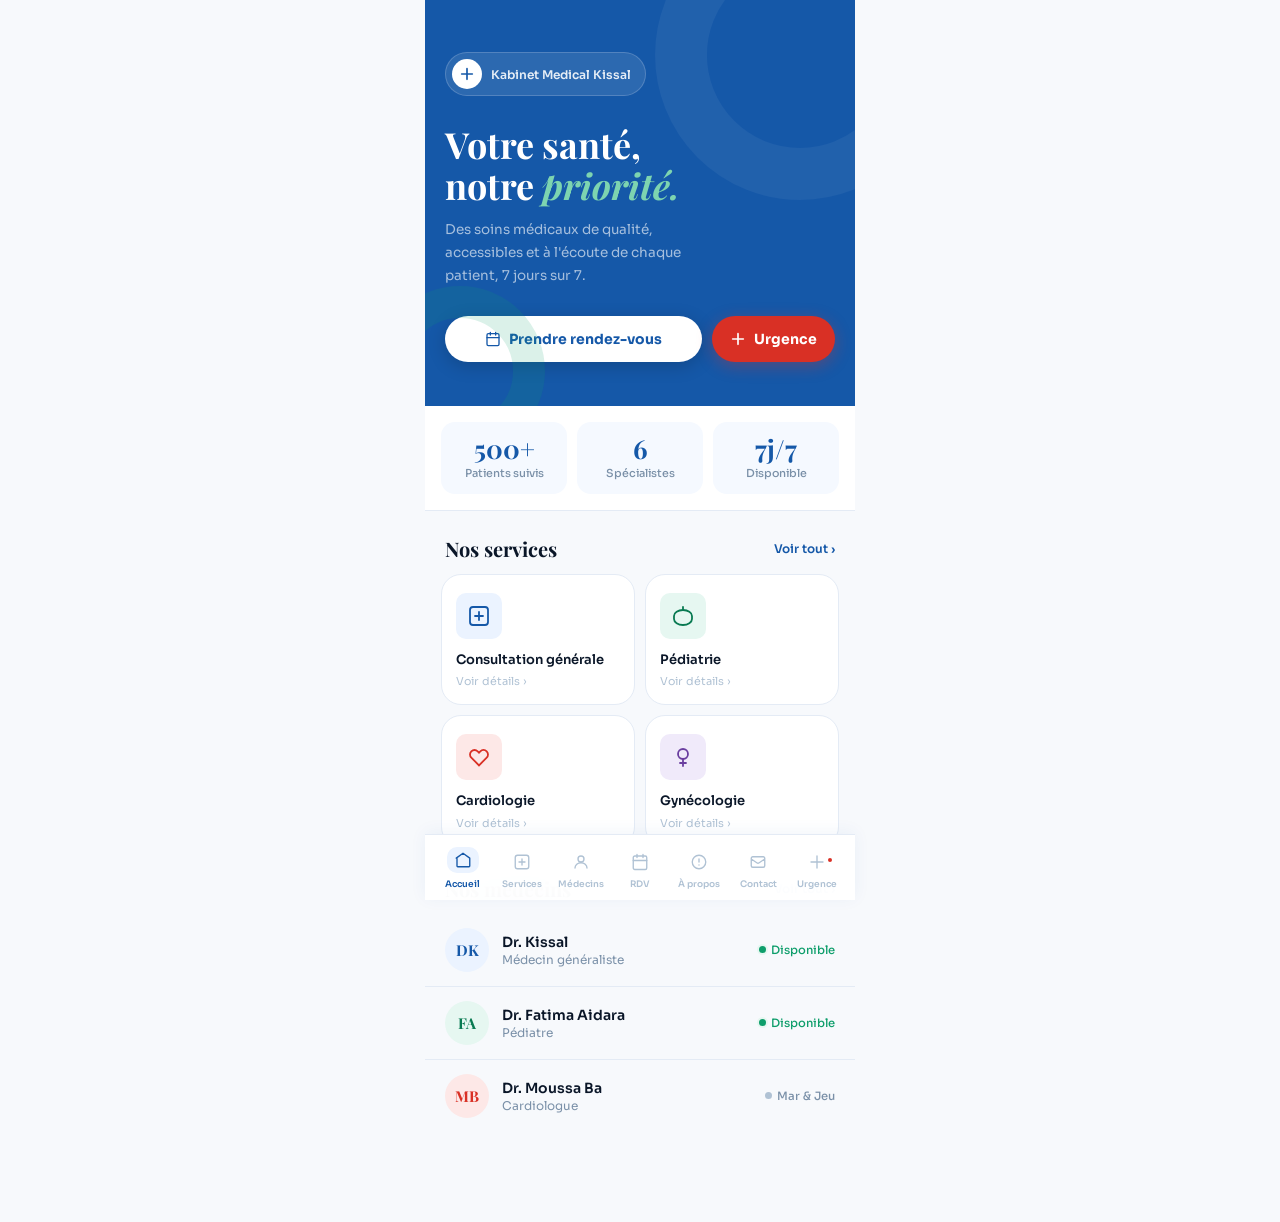
==== commit 21552dc5: "modif" ====
--- a/index.html
+++ b/index.html
@@ -166,34 +166,31 @@
 
 <nav class="nav" role="navigation" aria-label="Navigation principale">
   <a class="nav-item actif" href="index.html" aria-current="page">
-    <div class="nav-icon">
-      <svg viewBox="0 0 24 24"><path d="M3 9.5L12 3l9 6.5V20a1 1 0 01-1 1H5a1 1 0 01-1-1V9.5z"/></svg>
-    </div>
+    <div class="nav-icon"><svg viewBox="0 0 24 24"><path d="M3 9.5L12 3l9 6.5V20a1 1 0 01-1 1H5a1 1 0 01-1-1V9.5z"/></svg></div>
     <span class="nav-lbl">Accueil</span>
   </a>
   <a class="nav-item" href="services.html">
-    <div class="nav-icon">
-      <svg viewBox="0 0 24 24"><rect x="3" y="3" width="18" height="18" rx="3"/><path d="M12 8v8M8 12h8"/></svg>
-    </div>
+    <div class="nav-icon"><svg viewBox="0 0 24 24"><rect x="3" y="3" width="18" height="18" rx="3"/><path d="M12 8v8M8 12h8"/></svg></div>
     <span class="nav-lbl">Services</span>
   </a>
   <a class="nav-item" href="medecins.html">
-    <div class="nav-icon">
-      <svg viewBox="0 0 24 24"><circle cx="12" cy="8" r="4"/><path d="M4 20c0-4 3.582-7 8-7s8 3 8 7"/></svg>
-    </div>
+    <div class="nav-icon"><svg viewBox="0 0 24 24"><circle cx="12" cy="8" r="4"/><path d="M4 20c0-4 3.582-7 8-7s8 3 8 7"/></svg></div>
     <span class="nav-lbl">Médecins</span>
   </a>
   <a class="nav-item" href="rdv.html">
-    <div class="nav-icon">
-      <svg viewBox="0 0 24 24"><rect x="3" y="4" width="18" height="18" rx="2"/><path d="M16 2v4M8 2v4M3 10h18"/></svg>
-    </div>
+    <div class="nav-icon"><svg viewBox="0 0 24 24"><rect x="3" y="4" width="18" height="18" rx="2"/><path d="M16 2v4M8 2v4M3 10h18"/></svg></div>
     <span class="nav-lbl">RDV</span>
   </a>
+  <a class="nav-item" href="apropos.html">
+    <div class="nav-icon"><svg viewBox="0 0 24 24"><circle cx="12" cy="12" r="9"/><path d="M12 8v4M12 16h.01"/></svg></div>
+    <span class="nav-lbl">À propos</span>
+  </a>
+  <a class="nav-item" href="contact.html">
+    <div class="nav-icon"><svg viewBox="0 0 24 24"><path d="M3 8l7.89 5.26a2 2 0 002.22 0L21 8M5 19h14a2 2 0 002-2V7a2 2 0 00-2-2H5a2 2 0 00-2 2v10a2 2 0 002 2z"/></svg></div>
+    <span class="nav-lbl">Contact</span>
+  </a>
   <a class="nav-item" href="urgences.html">
-    <div class="nav-icon" style="position:relative;">
-      <svg viewBox="0 0 24 24"><path d="M12 4v16M4 12h16"/></svg>
-      <span class="nav-dot"></span>
-    </div>
+    <div class="nav-icon" style="position:relative;"><svg viewBox="0 0 24 24"><path d="M12 4v16M4 12h16"/></svg><span class="nav-dot"></span></div>
     <span class="nav-lbl">Urgence</span>
   </a>
 </nav>
--- a/css/nav.css
+++ b/css/nav.css
@@ -20,17 +20,18 @@
 
 .nav-item {
   flex: 1;
-  display: flex; flex-direction: column; align-items: center; gap: 4px;
-  padding: 8px 4px 4px;
+  display: flex; flex-direction: column; align-items: center; gap: 3px;
+  padding: 7px 2px 4px;
   border-radius: var(--r-md);
   text-decoration: none;
   transition: background .15s;
   position: relative;
+  min-width: 0;
 }
 .nav-item:active { background: var(--bleu-xlight); }
 
 .nav-icon {
-  width: 36px; height: 28px;
+  width: 32px; height: 26px;
   display: flex; align-items: center; justify-content: center;
   border-radius: var(--r-sm);
   transition: background .2s, transform .2s;
@@ -41,7 +42,7 @@
 }
 
 .nav-item svg {
-  width: 20px; height: 20px;
+  width: 18px; height: 18px;
   stroke: var(--txt-4);
   fill: none; stroke-linecap: round; stroke-linejoin: round; stroke-width: 1.8;
   transition: stroke .2s;
@@ -49,10 +50,13 @@
 .nav-item.actif svg { stroke: var(--bleu); }
 
 .nav-lbl {
-  font-size: 10px; font-weight: 600;
+  font-size: 9px; font-weight: 600;
   color: var(--txt-4);
   transition: color .2s;
   white-space: nowrap;
+  overflow: hidden;
+  text-overflow: ellipsis;
+  max-width: 100%;
 }
 .nav-item.actif .nav-lbl { color: var(--bleu); }
 
